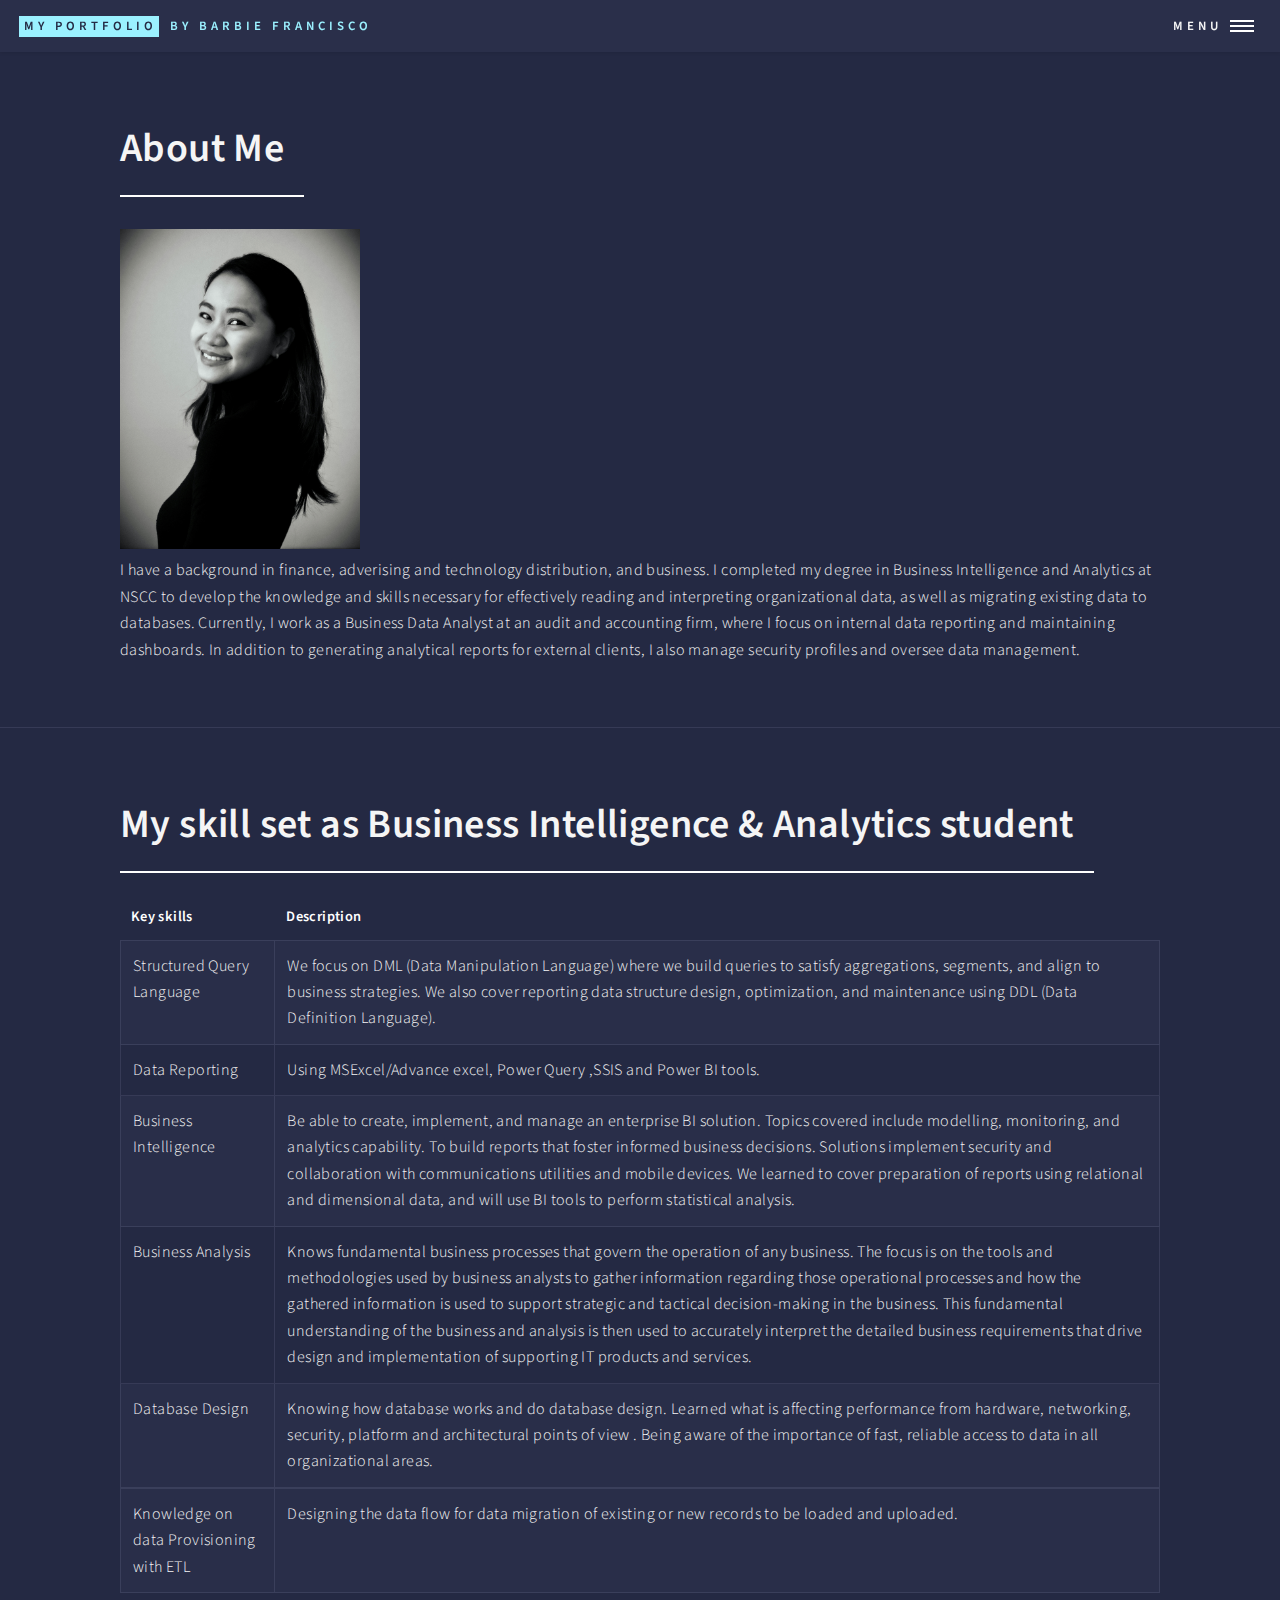
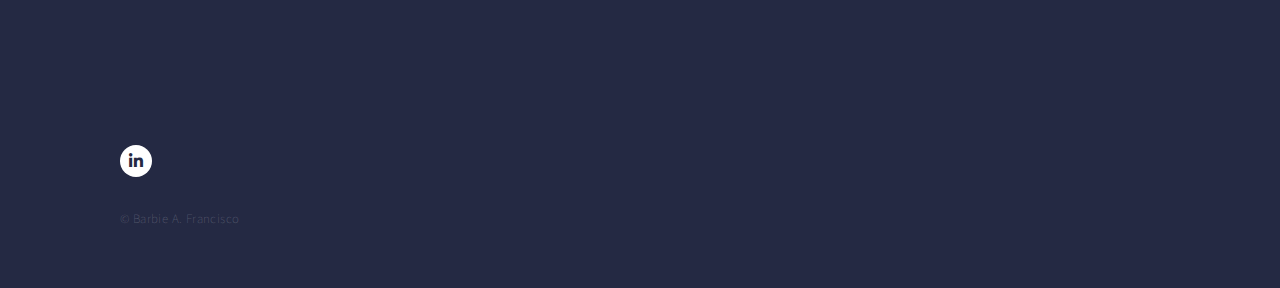
==== aboutMe.html @ 0445dffd "work description" ====
<!DOCTYPE HTML>

<html>
	<head>
		<title> Barbie's Website </title>
		<meta charset="utf-8" />
		<meta name="Author" contents="Barbie Francisco">
		<link rel="stylesheet" href="assets/css/main.css" />
		<noscript><link rel="stylesheet" href="assets/css/noscript.css" /></noscript>
	</head>
	<body class="is-preload">

		<!-- Wrapper -->
			<div id="wrapper">

				<!-- Header -->
					<header id="header">
						<a href="index.html" class="logo"><strong>My Portfolio</strong> <span>by Barbie Francisco</span></a>
						<nav>
							<a href="#menu">Menu</a>
						</nav>
					</header>

				<!-- Menu -->
					<nav id="menu">
						<ul class="links">
							<li><a href="index.html">Home</a></li>
							<li><a href="landing.html">Projects</a></li>
							<li><a href="skillset.html">BIA Skill set</a></li>
							
						</ul>
					</nav>

				<!-- Main -->
					<div id="main" class="alt">

						<!-- One -->
							<section id="one">
								<div class="inner">
									<header class="major">
										<h1>About Me</h1>
									</header>
								<!-- Not Working 	<span class="main">
										</span><video width="720" height="90" controls></video>
										</span><video src="video/Video2.mp4" type="movie/mp4"></video>
			                                                                                          -->
									     <span><img src="images/P1000296.JPG" alt=""width="240" height="320" controls></span>																  
									
								
										 <p>I have a background in finance, adverising and technology distribution, and business. I completed my degree in Business Intelligence and Analytics at NSCC 
											to develop the knowledge and skills necessary for effectively reading and interpreting organizational data, as well as migrating existing data to databases. 
											Currently, I work as a Business Data Analyst at an audit and accounting firm, where I focus on internal data reporting and maintaining dashboards. 
											In addition to generating analytical reports for external clients, I also manage security profiles and oversee data management.</p>
									
								</div>
							</section>

					</div>
					<section id="one">
						<div class="inner">
							<section>
							<header class="major">
								<h1>My skill set as Business Intelligence & Analytics student</h1>
							</header>
											
								<div class="table-wrapper">
									<table class="alt">
										<thead>
												<tr>
													<th>Key skills</th>
													<th>Description</th>
															
												</tr>
													</thead>
													<tbody>
														<tr>
															<td>Structured Query Language</td>
															<td>We focus on DML (Data Manipulation Language) where we build queries to satisfy aggregations, segments, 
																and align to business strategies. 
																We also cover reporting data structure design, optimization, and maintenance using DDL (Data Definition Language).</td>
															
														</tr>
														<tr>
															<td>Data Reporting</td>
															<td>Using MSExcel/Advance excel, Power Query ,SSIS and Power BI tools.</td>
															
														</tr>
														<tr>
															<td>Business Intelligence</td>
															<td>Be able to create, implement, and manage an enterprise BI solution. 
																Topics covered include modelling, monitoring, and analytics capability. 
																To build reports that foster informed business decisions. Solutions implement security 
																and collaboration with communications utilities and mobile devices. We learned to cover 
																preparation of reports using relational and dimensional data, and will use BI tools to perform statistical analysis. </td>
															
														</tr>
														<tr>
															<td>Business Analysis</td>
															<td>Knows fundamental business processes that govern the operation of any business. 
																The focus is on the tools and methodologies used by business analysts to gather 
																information regarding those operational processes and how the gathered information is
																 used to support strategic and tactical decision-making in the business. 
																 This fundamental understanding of the business and analysis is then used to accurately 
																 interpret the detailed business requirements that drive design and implementation of supporting IT 
																 products and services.</td>
															
														</tr>
														<tr>
															<td>Database Design</td>
															<td>Knowing how database works and do database design. Learned what is affecting performance 
																from hardware, networking, security, platform and architectural points of view . 
																Being aware of the importance of fast, reliable access to data in all organizational areas.</td>
															
														</tr>
														<tr>
													</tbody><td>Knowledge on data Provisioning with ETL</td>
													<td>Designing the data flow for data migration of existing or new records to be loaded and uploaded.</td>
													   </tr>
													   <tr>

													<tfoot>
														<tr>
															<td colspan="2"></td>
														
														</tr>
													</tfoot>
												</table>
											</div>

									</div>
									<div class="col-6 col-12-medium">
									</section>				
<!-- Footer -->
<footer id="footer">
	<div class="inner">
		<ul class="icons">
			<li><a href="https://www.linkedin.com/in/barbie-francisco-73261947/" target="_blank"class="icon brands alt fa-linkedin-in"><span class="label">LinkedIn</span></a></li>
		</ul>
		<ul class="copyright">
			<li>&copy; Barbie A. Francisco</li>
		</ul>
	</div>
</footer>

</div>

		<!-- Scripts -->
			<script src="assets/js/jquery.min.js"></script>
			<script src="assets/js/jquery.scrolly.min.js"></script>
			<script src="assets/js/jquery.scrollex.min.js"></script>
			<script src="assets/js/browser.min.js"></script>
			<script src="assets/js/breakpoints.min.js"></script>
			<script src="assets/js/util.js"></script>
			<script src="assets/js/main.js"></script>

	</body>
</html>
---- assets/css/main.css ----
@import url(fontawesome-all.min.css);
@import url("https://fonts.googleapis.com/css?family=Source+Sans+Pro:300,300italic,600,600italic");


html, body, div, span, applet, object,
iframe, h1, h2, h3, h4, h5, h6, p, blockquote,
pre, a, abbr, acronym, address, big, cite,
code, del, dfn, em, img, ins, kbd, q, s, samp,
small, strike, strong, sub, sup, tt, var, b,
u, i, center, dl, dt, dd, ol, ul, li, fieldset,
form, label, legend, table, caption, tbody,
tfoot, thead, tr, th, td, article, aside,
canvas, details, embed, figure, figcaption,
footer, header, hgroup, menu, nav, output, ruby,
section, summary, time, mark, audio, video {
	margin: 0;
	padding: 0;
	border: 0;
	font-size: 100%;
	font: inherit;
	vertical-align: baseline;}

article, aside, details, figcaption, figure,
footer, header, hgroup, menu, nav, section {
	display: block;}

body {
	line-height: 1;
}

ol, ul {
	list-style: none;
}

blockquote, q {
	quotes: none;
}

	blockquote:before, blockquote:after, q:before, q:after {
		content: '';
		content: none;
	}

table {
	border-collapse: collapse;
	border-spacing: 0;
}

body {
	-webkit-text-size-adjust: none;
}

mark {
	background-color: transparent;
	color: inherit;
}

input::-moz-focus-inner {
	border: 0;
	padding: 0;
}

input, select, textarea {
	-moz-appearance: none;
	-webkit-appearance: none;
	-ms-appearance: none;
	appearance: none;
}

/* Basic */

	@-ms-viewport {
		width: device-width;
	}

	body {
		-ms-overflow-style: scrollbar;
	}

	@media screen and (max-width: 480px) {

		html, body {
			min-width: 320px;
		}

	}

	html {
		box-sizing: border-box;
	}

	*, *:before, *:after {
		box-sizing: inherit;
	}

	body {
		background: #242943;
	}

		body.is-preload *, body.is-preload *:before, body.is-preload *:after {
			-moz-animation: none !important;
			-webkit-animation: none !important;
			-ms-animation: none !important;
			animation: none !important;
			-moz-transition: none !important;
			-webkit-transition: none !important;
			-ms-transition: none !important;
			transition: none !important;
		}

/* Type */

	body, input, select, textarea {
		color: whitesmoke;
		font-family: "Source Sans Pro", Helvetica, sans-serif;
		font-size: 17pt;
		font-weight: 300;
		letter-spacing: 0.025em;
		line-height: 1.65;
	}

		@media screen and (max-width: 1680px) {

			body, input, select, textarea {
				font-size: 14pt;
			}

		}

		@media screen and (max-width: 1280px) {

			body, input, select, textarea {
				font-size: 12pt;
			}

		}

		@media screen and (max-width: 360px) {

			body, input, select, textarea {
				font-size: 11pt;
			}

		}

	a {
		-moz-transition: color 0.2s ease-in-out, border-bottom-color 0.2s ease-in-out;
		-webkit-transition: color 0.2s ease-in-out, border-bottom-color 0.2s ease-in-out;
		-ms-transition: color 0.2s ease-in-out, border-bottom-color 0.2s ease-in-out;
		transition: color 0.2s ease-in-out, border-bottom-color 0.2s ease-in-out;
		border-bottom: dotted 1px;
		color: inherit;
		text-decoration: none;
	}

		a:hover {
			border-bottom-color: transparent;
			color: #9bf1ff !important;
		}

		a:active {
			color: #53e3fb !important;
		}

	strong, b {
		color: whitesmoke;
		font-weight: 600;
	}

	em, i {
		font-style: italic;
	}

	p {
		margin: 0 0 2em 0;
	}

	h1, h2, h3, h4, h5, h6 {
		color: whitesmoke;
		font-weight: 600;
		line-height: 1.65;
		margin: 0 0 1em 0;
	}

		h1 a, h2 a, h3 a, h4 a, h5 a, h6 a {
			color: inherit;
			border-bottom: 0;
		}

	h1 {
		font-size: 2.5em;
	}

	h2 {
		font-size: 1.75em;
	}

	h3 {
		font-size: 1.35em;
	}

	h4 {
		font-size: 1.1em;
	}

	h5 {
		font-size: 0.9em;
	}

	h6 {
		font-size: 0.7em;
	}

	@media screen and (max-width: 736px) {

		h1 {
			font-size: 2em;
		}

		h2 {
			font-size: 1.5em;
		}

		h3 {
			font-size: 1.25em;
		}

	}

	sub {
		font-size: 0.8em;
		position: relative;
		top: 0.5em;
	}

	sup {
		font-size: 0.8em;
		position: relative;
		top: -0.5em;
	}

	blockquote {
		border-left: solid 4px rgba(212, 212, 255, 0.1);
		font-style: italic;
		margin: 0 0 2em 0;
		padding: 0.5em 0 0.5em 2em;
	}

	code {
		background: rgba(212, 212, 255, 0.035);
		font-family: "Courier New", monospace;
		font-size: 0.9em;
		margin: 0 0.25em;
		padding: 0.25em 0.65em;
	}

	pre {
		-webkit-overflow-scrolling: touch;
		font-family: "Courier New", monospace;
		font-size: 0.9em;
		margin: 0 0 2em 0;
	}

		pre code {
			display: block;
			line-height: 1.75;
			padding: 1em 1.5em;
			overflow-x: auto;
		}

	hr {
		border: 0;
		border-bottom: solid 1px rgba(212, 212, 255, 0.1);
		margin: 2em 0;
	}

		hr.major {
			margin: 3em 0;
		}

	.align-left {
		text-align: left;
	}

	.align-center {
		text-align: center;
	}

	.align-right {
		text-align: right;
	}

/* Row */

	.row {
		display: flex;
		flex-wrap: wrap;
		box-sizing: border-box;
		align-items: stretch;
	}

		.row > * {
			box-sizing: border-box;
		}

		.row.gtr-uniform > * > :last-child {
			margin-bottom: 0;
		}

		.row.aln-left {
			justify-content: flex-start;
		}

		.row.aln-center {
			justify-content: center;
		}

		.row.aln-right {
			justify-content: flex-end;
		}

		.row.aln-top {
			align-items: flex-start;
		}

		.row.aln-middle {
			align-items: center;
		}

		.row.aln-bottom {
			align-items: flex-end;
		}

		.row > .imp {
			order: -1;
		}

		.row > .col-1 {
			width: 8.33333%;
		}

		.row > .off-1 {
			margin-left: 8.33333%;
		}

		.row > .col-2 {
			width: 16.66667%;
		}

		.row > .off-2 {
			margin-left: 16.66667%;
		}

		.row > .col-3 {
			width: 25%;
		}

		.row > .off-3 {
			margin-left: 25%;
		}

		.row > .col-4 {
			width: 33.33333%;
		}

		.row > .off-4 {
			margin-left: 33.33333%;
		}

		.row > .col-5 {
			width: 41.66667%;
		}

		.row > .off-5 {
			margin-left: 41.66667%;
		}

		.row > .col-6 {
			width: 50%;
		}

		.row > .off-6 {
			margin-left: 50%;
		}

		.row > .col-7 {
			width: 58.33333%;
		}

		.row > .off-7 {
			margin-left: 58.33333%;
		}

		.row > .col-8 {
			width: 66.66667%;
		}

		.row > .off-8 {
			margin-left: 66.66667%;
		}

		.row > .col-9 {
			width: 75%;
		}

		.row > .off-9 {
			margin-left: 75%;
		}

		.row > .col-10 {
			width: 83.33333%;
		}

		.row > .off-10 {
			margin-left: 83.33333%;
		}

		.row > .col-11 {
			width: 91.66667%;
		}

		.row > .off-11 {
			margin-left: 91.66667%;
		}

		.row > .col-12 {
			width: 100%;
		}

		.row > .off-12 {
			margin-left: 100%;
		}

		.row.gtr-0 {
			margin-top: 0;
			margin-left: 0em;
		}

			.row.gtr-0 > * {
				padding: 0 0 0 0em;
			}

			.row.gtr-0.gtr-uniform {
				margin-top: 0em;
			}

				.row.gtr-0.gtr-uniform > * {
					padding-top: 0em;
				}

		.row.gtr-25 {
			margin-top: 0;
			margin-left: -0.5em;
		}

			.row.gtr-25 > * {
				padding: 0 0 0 0.5em;
			}

			.row.gtr-25.gtr-uniform {
				margin-top: -0.5em;
			}

				.row.gtr-25.gtr-uniform > * {
					padding-top: 0.5em;
				}

		.row.gtr-50 {
			margin-top: 0;
			margin-left: -1em;
		}

			.row.gtr-50 > * {
				padding: 0 0 0 1em;
			}

			.row.gtr-50.gtr-uniform {
				margin-top: -1em;
			}

				.row.gtr-50.gtr-uniform > * {
					padding-top: 1em;
				}

		.row {
			margin-top: 0;
			margin-left: -2em;
		}

			.row > * {
				padding: 0 0 0 2em;
			}

			.row.gtr-uniform {
				margin-top: -2em;
			}

				.row.gtr-uniform > * {
					padding-top: 2em;
				}

		.row.gtr-150 {
			margin-top: 0;
			margin-left: -3em;
		}

			.row.gtr-150 > * {
				padding: 0 0 0 3em;
			}

			.row.gtr-150.gtr-uniform {
				margin-top: -3em;
			}

				.row.gtr-150.gtr-uniform > * {
					padding-top: 3em;
				}

		.row.gtr-200 {
			margin-top: 0;
			margin-left: -4em;
		}

			.row.gtr-200 > * {
				padding: 0 0 0 4em;
			}

			.row.gtr-200.gtr-uniform {
				margin-top: -4em;
			}

				.row.gtr-200.gtr-uniform > * {
					padding-top: 4em;
				}

		@media screen and (max-width: 1680px) {

			.row {
				display: flex;
				flex-wrap: wrap;
				box-sizing: border-box;
				align-items: stretch;
			}

				.row > * {
					box-sizing: border-box;
				}

				.row.gtr-uniform > * > :last-child {
					margin-bottom: 0;
				}

				.row.aln-left {
					justify-content: flex-start;
				}

				.row.aln-center {
					justify-content: center;
				}

				.row.aln-right {
					justify-content: flex-end;
				}

				.row.aln-top {
					align-items: flex-start;
				}

				.row.aln-middle {
					align-items: center;
				}

				.row.aln-bottom {
					align-items: flex-end;
				}

				.row > .imp-xlarge {
					order: -1;
				}

				.row > .col-1-xlarge {
					width: 8.33333%;
				}

				.row > .off-1-xlarge {
					margin-left: 8.33333%;
				}

				.row > .col-2-xlarge {
					width: 16.66667%;
				}

				.row > .off-2-xlarge {
					margin-left: 16.66667%;
				}

				.row > .col-3-xlarge {
					width: 25%;
				}

				.row > .off-3-xlarge {
					margin-left: 25%;
				}

				.row > .col-4-xlarge {
					width: 33.33333%;
				}

				.row > .off-4-xlarge {
					margin-left: 33.33333%;
				}

				.row > .col-5-xlarge {
					width: 41.66667%;
				}

				.row > .off-5-xlarge {
					margin-left: 41.66667%;
				}

				.row > .col-6-xlarge {
					width: 50%;
				}

				.row > .off-6-xlarge {
					margin-left: 50%;
				}

				.row > .col-7-xlarge {
					width: 58.33333%;
				}

				.row > .off-7-xlarge {
					margin-left: 58.33333%;
				}

				.row > .col-8-xlarge {
					width: 66.66667%;
				}

				.row > .off-8-xlarge {
					margin-left: 66.66667%;
				}

				.row > .col-9-xlarge {
					width: 75%;
				}

				.row > .off-9-xlarge {
					margin-left: 75%;
				}

				.row > .col-10-xlarge {
					width: 83.33333%;
				}

				.row > .off-10-xlarge {
					margin-left: 83.33333%;
				}

				.row > .col-11-xlarge {
					width: 91.66667%;
				}

				.row > .off-11-xlarge {
					margin-left: 91.66667%;
				}

				.row > .col-12-xlarge {
					width: 100%;
				}

				.row > .off-12-xlarge {
					margin-left: 100%;
				}

				.row.gtr-0 {
					margin-top: 0;
					margin-left: 0em;
				}

					.row.gtr-0 > * {
						padding: 0 0 0 0em;
					}

					.row.gtr-0.gtr-uniform {
						margin-top: 0em;
					}

						.row.gtr-0.gtr-uniform > * {
							padding-top: 0em;
						}

				.row.gtr-25 {
					margin-top: 0;
					margin-left: -0.5em;
				}

					.row.gtr-25 > * {
						padding: 0 0 0 0.5em;
					}

					.row.gtr-25.gtr-uniform {
						margin-top: -0.5em;
					}

						.row.gtr-25.gtr-uniform > * {
							padding-top: 0.5em;
						}

				.row.gtr-50 {
					margin-top: 0;
					margin-left: -1em;
				}

					.row.gtr-50 > * {
						padding: 0 0 0 1em;
					}

					.row.gtr-50.gtr-uniform {
						margin-top: -1em;
					}

						.row.gtr-50.gtr-uniform > * {
							padding-top: 1em;
						}

				.row {
					margin-top: 0;
					margin-left: -2em;
				}

					.row > * {
						padding: 0 0 0 2em;
					}

					.row.gtr-uniform {
						margin-top: -2em;
					}

						.row.gtr-uniform > * {
							padding-top: 2em;
						}

				.row.gtr-150 {
					margin-top: 0;
					margin-left: -3em;
				}

					.row.gtr-150 > * {
						padding: 0 0 0 3em;
					}

					.row.gtr-150.gtr-uniform {
						margin-top: -3em;
					}

						.row.gtr-150.gtr-uniform > * {
							padding-top: 3em;
						}

				.row.gtr-200 {
					margin-top: 0;
					margin-left: -4em;
				}

					.row.gtr-200 > * {
						padding: 0 0 0 4em;
					}

					.row.gtr-200.gtr-uniform {
						margin-top: -4em;
					}

						.row.gtr-200.gtr-uniform > * {
							padding-top: 4em;
						}

		}

		@media screen and (max-width: 1280px) {

			.row {
				display: flex;
				flex-wrap: wrap;
				box-sizing: border-box;
				align-items: stretch;
			}

				.row > * {
					box-sizing: border-box;
				}

				.row.gtr-uniform > * > :last-child {
					margin-bottom: 0;
				}

				.row.aln-left {
					justify-content: flex-start;
				}

				.row.aln-center {
					justify-content: center;
				}

				.row.aln-right {
					justify-content: flex-end;
				}

				.row.aln-top {
					align-items: flex-start;
				}

				.row.aln-middle {
					align-items: center;
				}

				.row.aln-bottom {
					align-items: flex-end;
				}

				.row > .imp-large {
					order: -1;
				}

				.row > .col-1-large {
					width: 8.33333%;
				}

				.row > .off-1-large {
					margin-left: 8.33333%;
				}

				.row > .col-2-large {
					width: 16.66667%;
				}

				.row > .off-2-large {
					margin-left: 16.66667%;
				}

				.row > .col-3-large {
					width: 25%;
				}

				.row > .off-3-large {
					margin-left: 25%;
				}

				.row > .col-4-large {
					width: 33.33333%;
				}

				.row > .off-4-large {
					margin-left: 33.33333%;
				}

				.row > .col-5-large {
					width: 41.66667%;
				}

				.row > .off-5-large {
					margin-left: 41.66667%;
				}

				.row > .col-6-large {
					width: 50%;
				}

				.row > .off-6-large {
					margin-left: 50%;
				}

				.row > .col-7-large {
					width: 58.33333%;
				}

				.row > .off-7-large {
					margin-left: 58.33333%;
				}

				.row > .col-8-large {
					width: 66.66667%;
				}

				.row > .off-8-large {
					margin-left: 66.66667%;
				}

				.row > .col-9-large {
					width: 75%;
				}

				.row > .off-9-large {
					margin-left: 75%;
				}

				.row > .col-10-large {
					width: 83.33333%;
				}

				.row > .off-10-large {
					margin-left: 83.33333%;
				}

				.row > .col-11-large {
					width: 91.66667%;
				}

				.row > .off-11-large {
					margin-left: 91.66667%;
				}

				.row > .col-12-large {
					width: 100%;
				}

				.row > .off-12-large {
					margin-left: 100%;
				}

				.row.gtr-0 {
					margin-top: 0;
					margin-left: 0em;
				}

					.row.gtr-0 > * {
						padding: 0 0 0 0em;
					}

					.row.gtr-0.gtr-uniform {
						margin-top: 0em;
					}

						.row.gtr-0.gtr-uniform > * {
							padding-top: 0em;
						}

				.row.gtr-25 {
					margin-top: 0;
					margin-left: -0.375em;
				}

					.row.gtr-25 > * {
						padding: 0 0 0 0.375em;
					}

					.row.gtr-25.gtr-uniform {
						margin-top: -0.375em;
					}

						.row.gtr-25.gtr-uniform > * {
							padding-top: 0.375em;
						}

				.row.gtr-50 {
					margin-top: 0;
					margin-left: -0.75em;
				}

					.row.gtr-50 > * {
						padding: 0 0 0 0.75em;
					}

					.row.gtr-50.gtr-uniform {
						margin-top: -0.75em;
					}

						.row.gtr-50.gtr-uniform > * {
							padding-top: 0.75em;
						}

				.row {
					margin-top: 0;
					margin-left: -1.5em;
				}

					.row > * {
						padding: 0 0 0 1.5em;
					}

					.row.gtr-uniform {
						margin-top: -1.5em;
					}

						.row.gtr-uniform > * {
							padding-top: 1.5em;
						}

				.row.gtr-150 {
					margin-top: 0;
					margin-left: -2.25em;
				}

					.row.gtr-150 > * {
						padding: 0 0 0 2.25em;
					}

					.row.gtr-150.gtr-uniform {
						margin-top: -2.25em;
					}

						.row.gtr-150.gtr-uniform > * {
							padding-top: 2.25em;
						}

				.row.gtr-200 {
					margin-top: 0;
					margin-left: -3em;
				}

					.row.gtr-200 > * {
						padding: 0 0 0 3em;
					}

					.row.gtr-200.gtr-uniform {
						margin-top: -3em;
					}

						.row.gtr-200.gtr-uniform > * {
							padding-top: 3em;
						}

		}

		@media screen and (max-width: 980px) {

			.row {
				display: flex;
				flex-wrap: wrap;
				box-sizing: border-box;
				align-items: stretch;
			}

				.row > * {
					box-sizing: border-box;
				}

				.row.gtr-uniform > * > :last-child {
					margin-bottom: 0;
				}

				.row.aln-left {
					justify-content: flex-start;
				}

				.row.aln-center {
					justify-content: center;
				}

				.row.aln-right {
					justify-content: flex-end;
				}

				.row.aln-top {
					align-items: flex-start;
				}

				.row.aln-middle {
					align-items: center;
				}

				.row.aln-bottom {
					align-items: flex-end;
				}

				.row > .imp-medium {
					order: -1;
				}

				.row > .col-1-medium {
					width: 8.33333%;
				}

				.row > .off-1-medium {
					margin-left: 8.33333%;
				}

				.row > .col-2-medium {
					width: 16.66667%;
				}

				.row > .off-2-medium {
					margin-left: 16.66667%;
				}

				.row > .col-3-medium {
					width: 25%;
				}

				.row > .off-3-medium {
					margin-left: 25%;
				}

				.row > .col-4-medium {
					width: 33.33333%;
				}

				.row > .off-4-medium {
					margin-left: 33.33333%;
				}

				.row > .col-5-medium {
					width: 41.66667%;
				}

				.row > .off-5-medium {
					margin-left: 41.66667%;
				}

				.row > .col-6-medium {
					width: 50%;
				}

				.row > .off-6-medium {
					margin-left: 50%;
				}

				.row > .col-7-medium {
					width: 58.33333%;
				}

				.row > .off-7-medium {
					margin-left: 58.33333%;
				}

				.row > .col-8-medium {
					width: 66.66667%;
				}

				.row > .off-8-medium {
					margin-left: 66.66667%;
				}

				.row > .col-9-medium {
					width: 75%;
				}

				.row > .off-9-medium {
					margin-left: 75%;
				}

				.row > .col-10-medium {
					width: 83.33333%;
				}

				.row > .off-10-medium {
					margin-left: 83.33333%;
				}

				.row > .col-11-medium {
					width: 91.66667%;
				}

				.row > .off-11-medium {
					margin-left: 91.66667%;
				}

				.row > .col-12-medium {
					width: 100%;
				}

				.row > .off-12-medium {
					margin-left: 100%;
				}

				.row.gtr-0 {
					margin-top: 0;
					margin-left: 0em;
				}

					.row.gtr-0 > * {
						padding: 0 0 0 0em;
					}

					.row.gtr-0.gtr-uniform {
						margin-top: 0em;
					}

						.row.gtr-0.gtr-uniform > * {
							padding-top: 0em;
						}

				.row.gtr-25 {
					margin-top: 0;
					margin-left: -0.375em;
				}

					.row.gtr-25 > * {
						padding: 0 0 0 0.375em;
					}

					.row.gtr-25.gtr-uniform {
						margin-top: -0.375em;
					}

						.row.gtr-25.gtr-uniform > * {
							padding-top: 0.375em;
						}

				.row.gtr-50 {
					margin-top: 0;
					margin-left: -0.75em;
				}

					.row.gtr-50 > * {
						padding: 0 0 0 0.75em;
					}

					.row.gtr-50.gtr-uniform {
						margin-top: -0.75em;
					}

						.row.gtr-50.gtr-uniform > * {
							padding-top: 0.75em;
						}

				.row {
					margin-top: 0;
					margin-left: -1.5em;
				}

					.row > * {
						padding: 0 0 0 1.5em;
					}

					.row.gtr-uniform {
						margin-top: -1.5em;
					}

						.row.gtr-uniform > * {
							padding-top: 1.5em;
						}

				.row.gtr-150 {
					margin-top: 0;
					margin-left: -2.25em;
				}

					.row.gtr-150 > * {
						padding: 0 0 0 2.25em;
					}

					.row.gtr-150.gtr-uniform {
						margin-top: -2.25em;
					}

						.row.gtr-150.gtr-uniform > * {
							padding-top: 2.25em;
						}

				.row.gtr-200 {
					margin-top: 0;
					margin-left: -3em;
				}

					.row.gtr-200 > * {
						padding: 0 0 0 3em;
					}

					.row.gtr-200.gtr-uniform {
						margin-top: -3em;
					}

						.row.gtr-200.gtr-uniform > * {
							padding-top: 3em;
						}

		}

		@media screen and (max-width: 736px) {

			.row {
				display: flex;
				flex-wrap: wrap;
				box-sizing: border-box;
				align-items: stretch;
			}

				.row > * {
					box-sizing: border-box;
				}

				.row.gtr-uniform > * > :last-child {
					margin-bottom: 0;
				}

				.row.aln-left {
					justify-content: flex-start;
				}

				.row.aln-center {
					justify-content: center;
				}

				.row.aln-right {
					justify-content: flex-end;
				}

				.row.aln-top {
					align-items: flex-start;
				}

				.row.aln-middle {
					align-items: center;
				}

				.row.aln-bottom {
					align-items: flex-end;
				}

				.row > .imp-small {
					order: -1;
				}

				.row > .col-1-small {
					width: 8.33333%;
				}

				.row > .off-1-small {
					margin-left: 8.33333%;
				}

				.row > .col-2-small {
					width: 16.66667%;
				}

				.row > .off-2-small {
					margin-left: 16.66667%;
				}

				.row > .col-3-small {
					width: 25%;
				}

				.row > .off-3-small {
					margin-left: 25%;
				}

				.row > .col-4-small {
					width: 33.33333%;
				}

				.row > .off-4-small {
					margin-left: 33.33333%;
				}

				.row > .col-5-small {
					width: 41.66667%;
				}

				.row > .off-5-small {
					margin-left: 41.66667%;
				}

				.row > .col-6-small {
					width: 50%;
				}

				.row > .off-6-small {
					margin-left: 50%;
				}

				.row > .col-7-small {
					width: 58.33333%;
				}

				.row > .off-7-small {
					margin-left: 58.33333%;
				}

				.row > .col-8-small {
					width: 66.66667%;
				}

				.row > .off-8-small {
					margin-left: 66.66667%;
				}

				.row > .col-9-small {
					width: 75%;
				}

				.row > .off-9-small {
					margin-left: 75%;
				}

				.row > .col-10-small {
					width: 83.33333%;
				}

				.row > .off-10-small {
					margin-left: 83.33333%;
				}

				.row > .col-11-small {
					width: 91.66667%;
				}

				.row > .off-11-small {
					margin-left: 91.66667%;
				}

				.row > .col-12-small {
					width: 100%;
				}

				.row > .off-12-small {
					margin-left: 100%;
				}

				.row.gtr-0 {
					margin-top: 0;
					margin-left: 0em;
				}

					.row.gtr-0 > * {
						padding: 0 0 0 0em;
					}

					.row.gtr-0.gtr-uniform {
						margin-top: 0em;
					}

						.row.gtr-0.gtr-uniform > * {
							padding-top: 0em;
						}

				.row.gtr-25 {
					margin-top: 0;
					margin-left: -0.3125em;
				}

					.row.gtr-25 > * {
						padding: 0 0 0 0.3125em;
					}

					.row.gtr-25.gtr-uniform {
						margin-top: -0.3125em;
					}

						.row.gtr-25.gtr-uniform > * {
							padding-top: 0.3125em;
						}

				.row.gtr-50 {
					margin-top: 0;
					margin-left: -0.625em;
				}

					.row.gtr-50 > * {
						padding: 0 0 0 0.625em;
					}

					.row.gtr-50.gtr-uniform {
						margin-top: -0.625em;
					}

						.row.gtr-50.gtr-uniform > * {
							padding-top: 0.625em;
						}

				.row {
					margin-top: 0;
					margin-left: -1.25em;
				}

					.row > * {
						padding: 0 0 0 1.25em;
					}

					.row.gtr-uniform {
						margin-top: -1.25em;
					}

						.row.gtr-uniform > * {
							padding-top: 1.25em;
						}

				.row.gtr-150 {
					margin-top: 0;
					margin-left: -1.875em;
				}

					.row.gtr-150 > * {
						padding: 0 0 0 1.875em;
					}

					.row.gtr-150.gtr-uniform {
						margin-top: -1.875em;
					}

						.row.gtr-150.gtr-uniform > * {
							padding-top: 1.875em;
						}

				.row.gtr-200 {
					margin-top: 0;
					margin-left: -2.5em;
				}

					.row.gtr-200 > * {
						padding: 0 0 0 2.5em;
					}

					.row.gtr-200.gtr-uniform {
						margin-top: -2.5em;
					}

						.row.gtr-200.gtr-uniform > * {
							padding-top: 2.5em;
						}

		}

		@media screen and (max-width: 480px) {

			.row {
				display: flex;
				flex-wrap: wrap;
				box-sizing: border-box;
				align-items: stretch;
			}

				.row > * {
					box-sizing: border-box;
				}

				.row.gtr-uniform > * > :last-child {
					margin-bottom: 0;
				}

				.row.aln-left {
					justify-content: flex-start;
				}

				.row.aln-center {
					justify-content: center;
				}

				.row.aln-right {
					justify-content: flex-end;
				}

				.row.aln-top {
					align-items: flex-start;
				}

				.row.aln-middle {
					align-items: center;
				}

				.row.aln-bottom {
					align-items: flex-end;
				}

				.row > .imp-xsmall {
					order: -1;
				}

				.row > .col-1-xsmall {
					width: 8.33333%;
				}

				.row > .off-1-xsmall {
					margin-left: 8.33333%;
				}

				.row > .col-2-xsmall {
					width: 16.66667%;
				}

				.row > .off-2-xsmall {
					margin-left: 16.66667%;
				}

				.row > .col-3-xsmall {
					width: 25%;
				}

				.row > .off-3-xsmall {
					margin-left: 25%;
				}

				.row > .col-4-xsmall {
					width: 33.33333%;
				}

				.row > .off-4-xsmall {
					margin-left: 33.33333%;
				}

				.row > .col-5-xsmall {
					width: 41.66667%;
				}

				.row > .off-5-xsmall {
					margin-left: 41.66667%;
				}

				.row > .col-6-xsmall {
					width: 50%;
				}

				.row > .off-6-xsmall {
					margin-left: 50%;
				}

				.row > .col-7-xsmall {
					width: 58.33333%;
				}

				.row > .off-7-xsmall {
					margin-left: 58.33333%;
				}

				.row > .col-8-xsmall {
					width: 66.66667%;
				}

				.row > .off-8-xsmall {
					margin-left: 66.66667%;
				}

				.row > .col-9-xsmall {
					width: 75%;
				}

				.row > .off-9-xsmall {
					margin-left: 75%;
				}

				.row > .col-10-xsmall {
					width: 83.33333%;
				}

				.row > .off-10-xsmall {
					margin-left: 83.33333%;
				}

				.row > .col-11-xsmall {
					width: 91.66667%;
				}

				.row > .off-11-xsmall {
					margin-left: 91.66667%;
				}

				.row > .col-12-xsmall {
					width: 100%;
				}

				.row > .off-12-xsmall {
					margin-left: 100%;
				}

				.row.gtr-0 {
					margin-top: 0;
					margin-left: 0em;
				}

					.row.gtr-0 > * {
						padding: 0 0 0 0em;
					}

					.row.gtr-0.gtr-uniform {
						margin-top: 0em;
					}

						.row.gtr-0.gtr-uniform > * {
							padding-top: 0em;
						}

				.row.gtr-25 {
					margin-top: 0;
					margin-left: -0.3125em;
				}

					.row.gtr-25 > * {
						padding: 0 0 0 0.3125em;
					}

					.row.gtr-25.gtr-uniform {
						margin-top: -0.3125em;
					}

						.row.gtr-25.gtr-uniform > * {
							padding-top: 0.3125em;
						}

				.row.gtr-50 {
					margin-top: 0;
					margin-left: -0.625em;
				}

					.row.gtr-50 > * {
						padding: 0 0 0 0.625em;
					}

					.row.gtr-50.gtr-uniform {
						margin-top: -0.625em;
					}

						.row.gtr-50.gtr-uniform > * {
							padding-top: 0.625em;
						}

				.row {
					margin-top: 0;
					margin-left: -1.25em;
				}

					.row > * {
						padding: 0 0 0 1.25em;
					}

					.row.gtr-uniform {
						margin-top: -1.25em;
					}

						.row.gtr-uniform > * {
							padding-top: 1.25em;
						}

				.row.gtr-150 {
					margin-top: 0;
					margin-left: -1.875em;
				}

					.row.gtr-150 > * {
						padding: 0 0 0 1.875em;
					}

					.row.gtr-150.gtr-uniform {
						margin-top: -1.875em;
					}

						.row.gtr-150.gtr-uniform > * {
							padding-top: 1.875em;
						}

				.row.gtr-200 {
					margin-top: 0;
					margin-left: -2.5em;
				}

					.row.gtr-200 > * {
						padding: 0 0 0 2.5em;
					}

					.row.gtr-200.gtr-uniform {
						margin-top: -2.5em;
					}

						.row.gtr-200.gtr-uniform > * {
							padding-top: 2.5em;
						}

		}

/* Section/Article */

	section.special, article.special {
		text-align: center;
	}

	header.major {
		width: -moz-max-content;
		width: -webkit-max-content;
		width: -ms-max-content;
		width: max-content;
		margin-bottom: 2em;
	}

		header.major > :first-child {
			margin-bottom: 0;
			width: calc(100% + 0.5em);
		}

			header.major > :first-child:after {
				content: '';
				background-color: #ffffff;
				display: block;
				height: 2px;
				margin: 0.325em 0 0.5em 0;
				width: 100%;
			}

		header.major > p {
			font-size: 0.7em;
			font-weight: 600;
			letter-spacing: 0.25em;
			margin-bottom: 0;
			text-transform: uppercase;
		}

		body.is-ie header.major > :first-child:after {
			max-width: 9em;
		}

		body.is-ie header.major > h1:after {
			max-width: 100% !important;
		}

	@media screen and (max-width: 736px) {

		header.major > p br {
			display: none;
		}

	}

/* Form */

	form {
		margin: 0 0 2em 0;
	}

		form > :last-child {
			margin-bottom: 0;
		}

		form > .fields {
			display: -moz-flex;
			display: -webkit-flex;
			display: -ms-flex;
			display: flex;
			-moz-flex-wrap: wrap;
			-webkit-flex-wrap: wrap;
			-ms-flex-wrap: wrap;
			flex-wrap: wrap;
			width: calc(100% + 3em);
			margin: -1.5em 0 2em -1.5em;
		}

			form > .fields > .field {
				-moz-flex-grow: 0;
				-webkit-flex-grow: 0;
				-ms-flex-grow: 0;
				flex-grow: 0;
				-moz-flex-shrink: 0;
				-webkit-flex-shrink: 0;
				-ms-flex-shrink: 0;
				flex-shrink: 0;
				padding: 1.5em 0 0 1.5em;
				width: calc(100% - 1.5em);
			}

				form > .fields > .field.half {
					width: calc(50% - 0.75em);
				}

				form > .fields > .field.third {
					width: calc(100%/3 - 0.5em);
				}

				form > .fields > .field.quarter {
					width: calc(25% - 0.375em);
				}

		@media screen and (max-width: 480px) {

			form > .fields {
				width: calc(100% + 3em);
				margin: -1.5em 0 2em -1.5em;
			}

				form > .fields > .field {
					padding: 1.5em 0 0 1.5em;
					width: calc(100% - 1.5em);
				}

					form > .fields > .field.half {
						width: calc(100% - 1.5em);
					}

					form > .fields > .field.third {
						width: calc(100% - 1.5em);
					}

					form > .fields > .field.quarter {
						width: calc(100% - 1.5em);
					}

		}

	label {
		color: #ffffff;
		display: block;
		font-size: 0.8em;
		font-weight: 600;
		letter-spacing: 0.25em;
		margin: 0 0 1em 0;
		text-transform: uppercase;
	}

	input[type="text"],
	input[type="password"],
	input[type="email"],
	input[type="tel"],
	input[type="search"],
	input[type="url"],
	select,
	textarea {
		-moz-appearance: none;
		-webkit-appearance: none;
		-ms-appearance: none;
		appearance: none;
		background: rgba(212, 212, 255, 0.035);
		border: none;
		border-radius: 0;
		color: inherit;
		display: block;
		outline: 0;
		padding: 0 1em;
		text-decoration: none;
		width: 100%;
	}

		input[type="text"]:invalid,
		input[type="password"]:invalid,
		input[type="email"]:invalid,
		input[type="tel"]:invalid,
		input[type="search"]:invalid,
		input[type="url"]:invalid,
		select:invalid,
		textarea:invalid {
			box-shadow: none;
		}

		input[type="text"]:focus,
		input[type="password"]:focus,
		input[type="email"]:focus,
		input[type="tel"]:focus,
		input[type="search"]:focus,
		input[type="url"]:focus,
		select:focus,
		textarea:focus {
			border-color: #9bf1ff;
			box-shadow: 0 0 0 2px #9bf1ff;
		}

	select {
		background-image: url("data:image/svg+xml;charset=utf8,%3Csvg xmlns='http://www.w3.org/2000/svg' width='40' height='40' preserveAspectRatio='none' viewBox='0 0 40 40'%3E%3Cpath d='M9.4,12.3l10.4,10.4l10.4-10.4c0.2-0.2,0.5-0.4,0.9-0.4c0.3,0,0.6,0.1,0.9,0.4l3.3,3.3c0.2,0.2,0.4,0.5,0.4,0.9 c0,0.4-0.1,0.6-0.4,0.9L20.7,31.9c-0.2,0.2-0.5,0.4-0.9,0.4c-0.3,0-0.6-0.1-0.9-0.4L4.3,17.3c-0.2-0.2-0.4-0.5-0.4-0.9 c0-0.4,0.1-0.6,0.4-0.9l3.3-3.3c0.2-0.2,0.5-0.4,0.9-0.4S9.1,12.1,9.4,12.3z' fill='rgba(212, 212, 255, 0.1)' /%3E%3C/svg%3E");
		background-size: 1.25rem;
		background-repeat: no-repeat;
		background-position: calc(100% - 1rem) center;
		height: 2.75em;
		padding-right: 2.75em;
		text-overflow: ellipsis;
	}

		select option {
			color: #ffffff;
			background: #242943;
		}

		select:focus::-ms-value {
			background-color: transparent;
		}

		select::-ms-expand {
			display: none;
		}

	input[type="text"],
	input[type="password"],
	input[type="email"],
	input[type="tel"],
	input[type="search"],
	input[type="url"],
	select {
		height: 2.75em;
	}

	textarea {
		padding: 0.75em 1em;
	}

	input[type="checkbox"],
	input[type="radio"] {
		-moz-appearance: none;
		-webkit-appearance: none;
		-ms-appearance: none;
		appearance: none;
		display: block;
		float: left;
		margin-right: -2em;
		opacity: 0;
		width: 1em;
		z-index: -1;
	}

		input[type="checkbox"] + label,
		input[type="radio"] + label {
			text-decoration: none;
			color: #ffffff;
			cursor: pointer;
			display: inline-block;
			font-weight: 300;
			padding-left: 2.65em;
			padding-right: 0.75em;
			position: relative;
		}

			input[type="checkbox"] + label:before,
			input[type="radio"] + label:before {
				-moz-osx-font-smoothing: grayscale;
				-webkit-font-smoothing: antialiased;
				display: inline-block;
				font-style: normal;
				font-variant: normal;
				text-rendering: auto;
				line-height: 1;
				text-transform: none !important;
				font-family: 'Font Awesome 5 Free';
				font-weight: 900;
			}

			input[type="checkbox"] + label:before,
			input[type="radio"] + label:before {
				background: rgba(212, 212, 255, 0.035);
				content: '';
				display: inline-block;
				font-size: 0.8em;
				height: 2.0625em;
				left: 0;
				letter-spacing: 0;
				line-height: 2.0625em;
				position: absolute;
				text-align: center;
				top: 0;
				width: 2.0625em;
			}

		input[type="checkbox"]:checked + label:before,
		input[type="radio"]:checked + label:before {
			background: #ffffff;
			border-color: #9bf1ff;
			content: '\f00c';
			color: #242943;
		}

		input[type="checkbox"]:focus + label:before,
		input[type="radio"]:focus + label:before {
			box-shadow: 0 0 0 2px #9bf1ff;
		}

	input[type="radio"] + label:before {
		border-radius: 100%;
	}

	::-webkit-input-placeholder {
		color: rgba(244, 244, 255, 0.2) !important;
		opacity: 1.0;
	}

	:-moz-placeholder {
		color: rgba(244, 244, 255, 0.2) !important;
		opacity: 1.0;
	}

	::-moz-placeholder {
		color: rgba(244, 244, 255, 0.2) !important;
		opacity: 1.0;
	}

	:-ms-input-placeholder {
		color: rgba(244, 244, 255, 0.2) !important;
		opacity: 1.0;
	}

/* Box */

	.box {
		border: solid 1px rgba(212, 212, 255, 0.1);
		margin-bottom: 2em;
		padding: 1.5em;
	}

		.box > :last-child,
		.box > :last-child > :last-child,
		.box > :last-child > :last-child > :last-child {
			margin-bottom: 0;
		}

		.box.alt {
			border: 0;
			border-radius: 0;
			padding: 0;
		}

/* Icon */

	.icon {
		text-decoration: none;
		border-bottom: none;
		position: relative;
	}

		.icon:before {
			-moz-osx-font-smoothing: grayscale;
			-webkit-font-smoothing: antialiased;
			display: inline-block;
			font-style: normal;
			font-variant: normal;
			text-rendering: auto;
			line-height: 1;
			text-transform: none !important;
			font-family: 'Font Awesome 5 Free';
			font-weight: 400;
		}

		.icon > .label {
			display: none;
		}

		.icon:before {
			line-height: inherit;
		}

		.icon.solid:before {
			font-weight: 900;
		}

		.icon.brands:before {
			font-family: 'Font Awesome 5 Brands';
		}

		.icon.alt:before {
			background-color: #ffffff;
			border-radius: 100%;
			color: #242943;
			display: inline-block;
			height: 2em;
			line-height: 2em;
			text-align: center;
			width: 2em;
		}

	a.icon.alt:before {
		-moz-transition: background-color 0.2s ease-in-out;
		-webkit-transition: background-color 0.2s ease-in-out;
		-ms-transition: background-color 0.2s ease-in-out;
		transition: background-color 0.2s ease-in-out;
	}

	a.icon.alt:hover:before {
		background-color: #6fc3df;
	}

	a.icon.alt:active:before {
		background-color: #37a6cb;
	}

/* Image */

	.image {
		border: 0;
		display: inline-block;
		position: relative;
	}

		.image img {
			display: block;
		}

		.image.left, .image.right {
			max-width: 30%;
		}

			.image.left img, .image.right img {
				width: 100%;
			}

		.image.left {
			float: left;
			margin: 0 1.5em 1.25em 0;
			top: 0.25em;
		}

		.image.right {
			float: right;
			margin: 0 0 1.25em 1.5em;
			top: 0.25em;
		}

		.image.fit {
			display: block;
			margin: 0 0 2em 0;
			width: 100%;
		}

			.image.fit img {
				width: 100%;
			}

		.image.main {
			display: block;
			margin: 2.5em 0;
			width: 100%;
		}

			.image.main img {
				width: 100%;
			}

			@media screen and (max-width: 736px) {

				.image.main {
					margin: 1.5em 0;
				}

			}

/* List */

	ol {
		list-style: decimal;
		margin: 0 0 2em 0;
		padding-left: 1.25em;
	}

		ol li {
			padding-left: 0.25em;
		}

	ul {
		list-style: disc;
		margin: 0 0 2em 0;
		padding-left: 1em;
	}

		ul li {
			padding-left: 0.5em;
		}

		ul.alt {
			list-style: none;
			padding-left: 0;
		}

			ul.alt li {
				border-top: solid 1px rgba(212, 212, 255, 0.1);
				padding: 0.5em 0;
			}

				ul.alt li:first-child {
					border-top: 0;
					padding-top: 0;
				}

	dl {
		margin: 0 0 2em 0;
	}

		dl dt {
			display: block;
			font-weight: 600;
			margin: 0 0 1em 0;
		}

		dl dd {
			margin-left: 2em;
		}

/* Actions */

	ul.actions {
		display: -moz-flex;
		display: -webkit-flex;
		display: -ms-flex;
		display: flex;
		cursor: default;
		list-style: none;
		margin-left: -1em;
		padding-left: 0;
	}

		ul.actions li {
			padding: 0 0 0 1em;
			vertical-align: middle;
		}

		ul.actions.special {
			-moz-justify-content: center;
			-webkit-justify-content: center;
			-ms-justify-content: center;
			justify-content: center;
			width: 100%;
			margin-left: 0;
		}

			ul.actions.special li:first-child {
				padding-left: 0;
			}

		ul.actions.stacked {
			-moz-flex-direction: column;
			-webkit-flex-direction: column;
			-ms-flex-direction: column;
			flex-direction: column;
			margin-left: 0;
		}

			ul.actions.stacked li {
				padding: 1.3em 0 0 0;
			}

				ul.actions.stacked li:first-child {
					padding-top: 0;
				}

		ul.actions.fit {
			width: calc(100% + 1em);
		}

			ul.actions.fit li {
				-moz-flex-grow: 1;
				-webkit-flex-grow: 1;
				-ms-flex-grow: 1;
				flex-grow: 1;
				-moz-flex-shrink: 1;
				-webkit-flex-shrink: 1;
				-ms-flex-shrink: 1;
				flex-shrink: 1;
				width: 100%;
			}

				ul.actions.fit li > * {
					width: 100%;
				}

			ul.actions.fit.stacked {
				width: 100%;
			}

/* Icons */

	ul.icons {
		cursor: default;
		list-style: none;
		padding-left: 0;
	}

		ul.icons li {
			display: inline-block;
			padding: 0 1em 0 0;
		}

			ul.icons li:last-child {
				padding-right: 0;
			}

		@media screen and (max-width: 736px) {

			ul.icons li {
				padding: 0 0.75em 0 0;
			}

		}

/* Pagination */

	ul.pagination {
		cursor: default;
		list-style: none;
		padding-left: 0;
	}

		ul.pagination li {
			display: inline-block;
			padding-left: 0;
			vertical-align: middle;
		}

			ul.pagination li > .page {
				-moz-transition: background-color 0.2s ease-in-out, color 0.2s ease-in-out;
				-webkit-transition: background-color 0.2s ease-in-out, color 0.2s ease-in-out;
				-ms-transition: background-color 0.2s ease-in-out, color 0.2s ease-in-out;
				transition: background-color 0.2s ease-in-out, color 0.2s ease-in-out;
				border-bottom: 0;
				display: inline-block;
				font-size: 0.8em;
				font-weight: 600;
				height: 1.5em;
				line-height: 1.5em;
				margin: 0 0.125em;
				min-width: 1.5em;
				padding: 0 0.5em;
				text-align: center;
			}

				ul.pagination li > .page.active {
					background-color: #ffffff;
					color: #242943;
				}

					ul.pagination li > .page.active:hover {
						background-color: #9bf1ff;
						color: #242943 !important;
					}

					ul.pagination li > .page.active:active {
						background-color: #53e3fb;
					}

			ul.pagination li:first-child {
				padding-right: 0.75em;
			}

			ul.pagination li:last-child {
				padding-left: 0.75em;
			}

		@media screen and (max-width: 480px) {

			ul.pagination li:nth-child(n+2):nth-last-child(n+2) {
				display: none;
			}

			ul.pagination li:first-child {
				padding-right: 0;
			}

		}

/* Table */

	.table-wrapper {
		-webkit-overflow-scrolling: touch;
		overflow-x: auto;
	}

	table {
		margin: 0 0 2em 0;
		width: 100%;
	}

		table tbody tr {
			border: solid 1px rgba(212, 212, 255, 0.1);
			border-left: 0;
			border-right: 0;
		}

			table tbody tr:nth-child(2n + 1) {
				background-color: rgba(212, 212, 255, 0.035);
			}

		table td {
			padding: 0.75em 0.75em;
		}

		table th {
			color: #ffffff;
			font-size: 0.9em;
			font-weight: 600;
			padding: 0 0.75em 0.75em 0.75em;
			text-align: left;
		}

		table thead {
			border-bottom: solid 2px rgba(212, 212, 255, 0.1);
		}

		table tfoot {
			border-top: solid 2px rgba(212, 212, 255, 0.1);
		}

		table.alt {
			border-collapse: separate;
		}

			table.alt tbody tr td {
				border: solid 1px rgba(212, 212, 255, 0.1);
				border-left-width: 0;
				border-top-width: 0;
			}

				table.alt tbody tr td:first-child {
					border-left-width: 1px;
				}

			table.alt tbody tr:first-child td {
				border-top-width: 1px;
			}

			table.alt thead {
				border-bottom: 0;
			}

			table.alt tfoot {
				border-top: 0;
			}

/* Button */

	input[type="submit"],
	input[type="reset"],
	input[type="button"],
	button,
	.button {
		-moz-appearance: none;
		-webkit-appearance: none;
		-ms-appearance: none;
		appearance: none;
		-moz-transition: background-color 0.2s ease-in-out, box-shadow 0.2s ease-in-out, color 0.2s ease-in-out;
		-webkit-transition: background-color 0.2s ease-in-out, box-shadow 0.2s ease-in-out, color 0.2s ease-in-out;
		-ms-transition: background-color 0.2s ease-in-out, box-shadow 0.2s ease-in-out, color 0.2s ease-in-out;
		transition: background-color 0.2s ease-in-out, box-shadow 0.2s ease-in-out, color 0.2s ease-in-out;
		background-color: transparent;
		border: 0;
		border-radius: 0;
		box-shadow: inset 0 0 0 2px #ffffff;
		color: #ffffff;
		cursor: pointer;
		display: inline-block;
		font-size: 0.8em;
		font-weight: 600;
		height: 3.5em;
		letter-spacing: 0.25em;
		line-height: 3.5em;
		padding: 0 1.75em;
		text-align: center;
		text-decoration: none;
		text-transform: uppercase;
		white-space: nowrap;
	}

		input[type="submit"]:hover, input[type="submit"]:active,
		input[type="reset"]:hover,
		input[type="reset"]:active,
		input[type="button"]:hover,
		input[type="button"]:active,
		button:hover,
		button:active,
		.button:hover,
		.button:active {
			box-shadow: inset 0 0 0 2px #9bf1ff;
			color: #9bf1ff;
		}

		input[type="submit"]:active,
		input[type="reset"]:active,
		input[type="button"]:active,
		button:active,
		.button:active {
			background-color: rgba(155, 241, 255, 0.1);
			box-shadow: inset 0 0 0 2px #53e3fb;
			color: #53e3fb;
		}

		input[type="submit"].icon:before,
		input[type="reset"].icon:before,
		input[type="button"].icon:before,
		button.icon:before,
		.button.icon:before {
			margin-right: 0.5em;
		}

		input[type="submit"].fit,
		input[type="reset"].fit,
		input[type="button"].fit,
		button.fit,
		.button.fit {
			width: 100%;
		}

		input[type="submit"].small,
		input[type="reset"].small,
		input[type="button"].small,
		button.small,
		.button.small {
			font-size: 0.6em;
		}

		input[type="submit"].large,
		input[type="reset"].large,
		input[type="button"].large,
		button.large,
		.button.large {
			font-size: 1.25em;
			height: 3em;
			line-height: 3em;
		}

		input[type="submit"].next,
		input[type="reset"].next,
		input[type="button"].next,
		button.next,
		.button.next {
			padding-right: 4.5em;
			position: relative;
		}

			input[type="submit"].next:before, input[type="submit"].next:after,
			input[type="reset"].next:before,
			input[type="reset"].next:after,
			input[type="button"].next:before,
			input[type="button"].next:after,
			button.next:before,
			button.next:after,
			.button.next:before,
			.button.next:after {
				-moz-transition: opacity 0.2s ease-in-out;
				-webkit-transition: opacity 0.2s ease-in-out;
				-ms-transition: opacity 0.2s ease-in-out;
				transition: opacity 0.2s ease-in-out;
				background-position: center right;
				background-repeat: no-repeat;
				background-size: 36px 24px;
				content: '';
				display: block;
				height: 100%;
				position: absolute;
				right: 1.5em;
				top: 0;
				vertical-align: middle;
				width: 36px;
			}

			input[type="submit"].next:before,
			input[type="reset"].next:before,
			input[type="button"].next:before,
			button.next:before,
			.button.next:before {
				background-image: url("data:image/svg+xml;charset=utf8,%3Csvg xmlns='http://www.w3.org/2000/svg' xmlns:xlink='http://www.w3.org/1999/xlink' width='36px' height='24px' viewBox='0 0 36 24' zoomAndPan='disable'%3E%3Cstyle%3Eline %7B stroke: %23ffffff%3B stroke-width: 2px%3B %7D%3C/style%3E%3Cline x1='0' y1='12' x2='34' y2='12' /%3E%3Cline x1='25' y1='4' x2='34' y2='12.5' /%3E%3Cline x1='25' y1='20' x2='34' y2='11.5' /%3E%3C/svg%3E");
			}

			input[type="submit"].next:after,
			input[type="reset"].next:after,
			input[type="button"].next:after,
			button.next:after,
			.button.next:after {
				background-image: url("data:image/svg+xml;charset=utf8,%3Csvg xmlns='http://www.w3.org/2000/svg' xmlns:xlink='http://www.w3.org/1999/xlink' width='36px' height='24px' viewBox='0 0 36 24' zoomAndPan='disable'%3E%3Cstyle%3Eline %7B stroke: %239bf1ff%3B stroke-width: 2px%3B %7D%3C/style%3E%3Cline x1='0' y1='12' x2='34' y2='12' /%3E%3Cline x1='25' y1='4' x2='34' y2='12.5' /%3E%3Cline x1='25' y1='20' x2='34' y2='11.5' /%3E%3C/svg%3E");
				opacity: 0;
				z-index: 1;
			}

			input[type="submit"].next:hover:after, input[type="submit"].next:active:after,
			input[type="reset"].next:hover:after,
			input[type="reset"].next:active:after,
			input[type="button"].next:hover:after,
			input[type="button"].next:active:after,
			button.next:hover:after,
			button.next:active:after,
			.button.next:hover:after,
			.button.next:active:after {
				opacity: 1;
			}

			@media screen and (max-width: 1280px) {

				input[type="submit"].next,
				input[type="reset"].next,
				input[type="button"].next,
				button.next,
				.button.next {
					padding-right: 5em;
				}

			}

		input[type="submit"].primary,
		input[type="reset"].primary,
		input[type="button"].primary,
		button.primary,
		.button.primary {
			background-color: #ffffff;
			box-shadow: none;
			color: #242943;
		}

			input[type="submit"].primary:hover, input[type="submit"].primary:active,
			input[type="reset"].primary:hover,
			input[type="reset"].primary:active,
			input[type="button"].primary:hover,
			input[type="button"].primary:active,
			button.primary:hover,
			button.primary:active,
			.button.primary:hover,
			.button.primary:active {
				background-color: #9bf1ff;
				color: #242943 !important;
			}

			input[type="submit"].primary:active,
			input[type="reset"].primary:active,
			input[type="button"].primary:active,
			button.primary:active,
			.button.primary:active {
				background-color: #53e3fb;
			}

		input[type="submit"].disabled, input[type="submit"]:disabled,
		input[type="reset"].disabled,
		input[type="reset"]:disabled,
		input[type="button"].disabled,
		input[type="button"]:disabled,
		button.disabled,
		button:disabled,
		.button.disabled,
		.button:disabled {
			pointer-events: none;
			cursor: default;
			opacity: 0.25;
		}

/* Tiles */

	.tiles {
		display: -moz-flex;
		display: -webkit-flex;
		display: -ms-flex;
		display: flex;
		-moz-flex-wrap: wrap;
		-webkit-flex-wrap: wrap;
		-ms-flex-wrap: wrap;
		flex-wrap: wrap;
		border-top: 0 !important;
	}

		.tiles + * {
			border-top: 0 !important;
		}

		.tiles article {
			-moz-align-items: center;
			-webkit-align-items: center;
			-ms-align-items: center;
			align-items: center;
			display: -moz-flex;
			display: -webkit-flex;
			display: -ms-flex;
			display: flex;
			-moz-transition: -moz-transform 0.25s ease, opacity 0.25s ease, -moz-filter 1s ease, -webkit-filter 1s ease;
			-webkit-transition: -webkit-transform 0.25s ease, opacity 0.25s ease, -webkit-filter 1s ease, -webkit-filter 1s ease;
			-ms-transition: -ms-transform 0.25s ease, opacity 0.25s ease, -ms-filter 1s ease, -webkit-filter 1s ease;
			transition: transform 0.25s ease, opacity 0.25s ease, filter 1s ease, -webkit-filter 1s ease;
			padding: 4em 4em 2em 4em ;
			background-position: center;
			background-repeat: no-repeat;
			background-size: cover;
			cursor: default;
			height: 40vh;
			max-height: 40em;
			min-height: 23em;
			overflow: hidden;
			position: relative;
			width: 40%;
		}

			.tiles article .image {
				display: none;
			}

			.tiles article header {
				position: relative;
				z-index: 3;
			}

			.tiles article h3 {
				font-size: 1.75em;
			}

				.tiles article h3 a:hover {
					color: inherit !important;
				}

			.tiles article .link.primary {
				border: 0;
				height: 100%;
				left: 0;
				position: absolute;
				top: 0;
				width: 100%;
				z-index: 4;
			}

			.tiles article:before {
				-moz-transition: opacity 0.5s ease;
				-webkit-transition: opacity 0.5s ease;
				-ms-transition: opacity 0.5s ease;
				transition: opacity 0.5s ease;
				bottom: 0;
				content: '';
				display: block;
				height: 100%;
				left: 0;
				opacity: 0.85;
				position: absolute;
				width: 100%;
				z-index: 2;
			}

			.tiles article:after {
				background-color: rgba(36, 41, 67, 0.25);
				content: '';
				display: block;
				height: 100%;
				left: 0;
				position: absolute;
				top: 0;
				width: 100%;
				z-index: 1;
			}

			.tiles article:hover:before {
				opacity: 0;
			}

			.tiles article.is-transitioning {
				-moz-transform: scale(0.95);
				-webkit-transform: scale(0.95);
				-ms-transform: scale(0.95);
				transform: scale(0.95);
				-moz-filter: blur(0.5em);
				-webkit-filter: blur(0.5em);
				-ms-filter: blur(0.5em);
				filter: blur(0.5em);
				opacity: 0;
			}

			.tiles article:nth-child(4n - 1), .tiles article:nth-child(4n - 2) {
				width: 60%;
			}

			.tiles article:nth-child(6n - 5):before {
				background-color: #6fc3df;
			}

			.tiles article:nth-child(6n - 4):before {
				background-color: #8d82c4;
			}

			.tiles article:nth-child(6n - 3):before {
				background-color: #ec8d81;
			}

			.tiles article:nth-child(6n - 2):before {
				background-color: #e7b788;
			}

			.tiles article:nth-child(6n - 1):before {
				background-color: #8ea9e8;
			}

			.tiles article:nth-child(6n):before {
				background-color: #87c5a4;
			}

		@media screen and (max-width: 1280px) {

			.tiles article {
				padding: 4em 3em 2em 3em ;
				height: 30vh;
				max-height: 30em;
				min-height: 20em;
			}

		}

		@media screen and (max-width: 980px) {

			.tiles article {
				width: 50% !important;
			}

		}

		@media screen and (max-width: 736px) {

			.tiles article {
				padding: 3em 1.5em 1em 1.5em ;
				height: 16em;
				max-height: none;
				min-height: 0;
			}

				.tiles article h3 {
					font-size: 1.5em;
				}

		}

		@media screen and (max-width: 480px) {

			.tiles {
				display: block;
			}

				.tiles article {
					height: 20em;
					width: 100% !important;
				}

		}

/* Contact Method */

	.contact-method {
		margin: 0 0 2em 0;
		padding-left: 3.25em;
		position: relative;
	}

		.contact-method .icon {
			left: 0;
			position: absolute;
			top: 0;
		}

		.contact-method h3 {
			margin: 0 0 0.5em 0;
		}

/* Spotlights */

	.spotlights {
		border-top: 0 !important;
	}

		.spotlights + * {
			border-top: 0 !important;
		}

		.spotlights > section {
			display: -moz-flex;
			display: -webkit-flex;
			display: -ms-flex;
			display: flex;
			-moz-flex-direction: row;
			-webkit-flex-direction: row;
			-ms-flex-direction: row;
			flex-direction: row;
			background-color: #2e3450;
		}

			.spotlights > section > .image {
				background-position: center center;
				background-size: cover;
				border-radius: 0;
				display: block;
				position: relative;
				width: 30%;
			}

				.spotlights > section > .image img {
					border-radius: 0;
					display: block;
					width: 100%;
				}

				.spotlights > section > .image:before {
					background: rgba(36, 41, 67, 0.9);
					content: '';
					display: block;
					height: 100%;
					left: 0;
					opacity: 0;
					position: absolute;
					top: 0;
					width: 100%;
				}

			.spotlights > section > .content {
				display: -moz-flex;
				display: -webkit-flex;
				display: -ms-flex;
				display: flex;
				-moz-flex-direction: column;
				-webkit-flex-direction: column;
				-ms-flex-direction: column;
				flex-direction: column;
				-moz-justify-content: center;
				-webkit-justify-content: center;
				-ms-justify-content: center;
				justify-content: center;
				-moz-align-items: center;
				-webkit-align-items: center;
				-ms-align-items: center;
				align-items: center;
				padding: 2em 3em 0.1em 3em ;
				width: 70%;
			}

				.spotlights > section > .content > .inner {
					margin: 0 auto;
					max-width: 100%;
					width: 65em;
				}

			.spotlights > section:nth-child(2n) {
				-moz-flex-direction: row-reverse;
				-webkit-flex-direction: row-reverse;
				-ms-flex-direction: row-reverse;
				flex-direction: row-reverse;
				background-color: #333856;
			}

				.spotlights > section:nth-child(2n) > .content {
					-moz-align-items: -moz-flex-end;
					-webkit-align-items: -webkit-flex-end;
					-ms-align-items: -ms-flex-end;
					align-items: flex-end;
				}

		@media screen and (max-width: 1680px) {

			.spotlights > section > .image {
				width: 40%;
			}

			.spotlights > section > .content {
				width: 60%;
			}

		}

		@media screen and (max-width: 1280px) {

			.spotlights > section > .image {
				width: 45%;
			}

			.spotlights > section > .content {
				width: 55%;
			}

		}

		@media screen and (max-width: 980px) {

			.spotlights > section {
				display: block;
			}

				.spotlights > section > .image {
					width: 100%;
				}

				.spotlights > section > .content {
					padding: 4em 3em 2em 3em ;
					width: 100%;
				}

		}

		@media screen and (max-width: 736px) {

			.spotlights > section > .content {
				padding: 3em 1.5em 1em 1.5em ;
			}

		}

/* Header */

	@-moz-keyframes reveal-header {
		0% {
			top: -4em;
			opacity: 0;
		}

		100% {
			top: 0;
			opacity: 1;
		}
	}

	@-webkit-keyframes reveal-header {
		0% {
			top: -4em;
			opacity: 0;
		}

		100% {
			top: 0;
			opacity: 1;
		}
	}

	@-ms-keyframes reveal-header {
		0% {
			top: -4em;
			opacity: 0;
		}

		100% {
			top: 0;
			opacity: 1;
		}
	}

	@keyframes reveal-header {
		0% {
			top: -4em;
			opacity: 0;
		}

		100% {
			top: 0;
			opacity: 1;
		}
	}

	#header {
		display: -moz-flex;
		display: -webkit-flex;
		display: -ms-flex;
		display: flex;
		background-color: #2a2f4a;
		box-shadow: 0 0 0.25em 0 rgba(0, 0, 0, 0.15);
		cursor: default;
		font-weight: 600;
		height: 3.25em;
		left: 0;
		letter-spacing: 0.25em;
		line-height: 3.25em;
		margin: 0;
		position: fixed;
		text-transform: uppercase;
		top: 0;
		width: 100%;
		z-index: 10000;
	}

		#header .logo {
			border: 0;
			display: inline-block;
			font-size: 0.8em;
			height: inherit;
			line-height: inherit;
			padding: 0 1.5em;
		}

			#header .logo strong {
				-moz-transition: background-color 0.2s ease-in-out, color 0.2s ease-in-out;
				-webkit-transition: background-color 0.2s ease-in-out, color 0.2s ease-in-out;
				-ms-transition: background-color 0.2s ease-in-out, color 0.2s ease-in-out;
				transition: background-color 0.2s ease-in-out, color 0.2s ease-in-out;
				background-color: #ffffff;
				color: #242943;
				display: inline-block;
				line-height: 1.65em;
				margin-right: 0.325em;
				padding: 0 0.125em 0 0.375em;
			}

			#header .logo:hover strong {
				background-color: #9bf1ff;
			}

			#header .logo:active strong {
				background-color: #53e3fb;
			}

		#header nav {
			display: -moz-flex;
			display: -webkit-flex;
			display: -ms-flex;
			display: flex;
			-moz-justify-content: -moz-flex-end;
			-webkit-justify-content: -webkit-flex-end;
			-ms-justify-content: -ms-flex-end;
			justify-content: flex-end;
			-moz-flex-grow: 1;
			-webkit-flex-grow: 1;
			-ms-flex-grow: 1;
			flex-grow: 1;
			height: inherit;
			line-height: inherit;
		}

			#header nav a {
				border: 0;
				display: block;
				font-size: 0.8em;
				height: inherit;
				line-height: inherit;
				padding: 0 0.75em;
				position: relative;
				vertical-align: middle;
			}

				#header nav a:last-child {
					padding-right: 1.5em;
				}

				#header nav a[href="#menu"] {
					padding-right: 3.325em !important;
				}

					#header nav a[href="#menu"]:before, #header nav a[href="#menu"]:after {
						background-image: url("data:image/svg+xml;charset=utf8,%3Csvg xmlns='http://www.w3.org/2000/svg' width='24' height='32' viewBox='0 0 24 32' preserveAspectRatio='none'%3E%3Cstyle%3Eline %7B stroke-width: 2px%3B stroke: %23ffffff%3B %7D%3C/style%3E%3Cline x1='0' y1='11' x2='24' y2='11' /%3E%3Cline x1='0' y1='21' x2='24' y2='21' /%3E%3Cline x1='0' y1='16' x2='24' y2='16' /%3E%3C/svg%3E");
						background-position: center;
						background-repeat: no-repeat;
						background-size: 24px 32px;
						content: '';
						display: block;
						height: 100%;
						position: absolute;
						right: 1.5em;
						top: 0;
						vertical-align: middle;
						width: 24px;
					}

					#header nav a[href="#menu"]:after {
						-moz-transition: opacity 0.2s ease-in-out;
						-webkit-transition: opacity 0.2s ease-in-out;
						-ms-transition: opacity 0.2s ease-in-out;
						transition: opacity 0.2s ease-in-out;
						background-image: url("data:image/svg+xml;charset=utf8,%3Csvg xmlns='http://www.w3.org/2000/svg' width='24' height='32' viewBox='0 0 24 32' preserveAspectRatio='none'%3E%3Cstyle%3Eline %7B stroke-width: 2px%3B stroke: %239bf1ff%3B %7D%3C/style%3E%3Cline x1='0' y1='11' x2='24' y2='11' /%3E%3Cline x1='0' y1='21' x2='24' y2='21' /%3E%3Cline x1='0' y1='16' x2='24' y2='16' /%3E%3C/svg%3E");
						opacity: 0;
						z-index: 1;
					}

					#header nav a[href="#menu"]:hover:after, #header nav a[href="#menu"]:active:after {
						opacity: 1;
					}

					#header nav a[href="#menu"]:last-child {
						padding-right: 3.875em !important;
					}

						#header nav a[href="#menu"]:last-child:before, #header nav a[href="#menu"]:last-child:after {
							right: 2em;
						}

		#header.reveal {
			-moz-animation: reveal-header 0.35s ease;
			-webkit-animation: reveal-header 0.35s ease;
			-ms-animation: reveal-header 0.35s ease;
			animation: reveal-header 0.35s ease;
		}

		#header.alt {
			-moz-transition: opacity 2.5s ease;
			-webkit-transition: opacity 2.5s ease;
			-ms-transition: opacity 2.5s ease;
			transition: opacity 2.5s ease;
			-moz-transition-delay: 0.75s;
			-webkit-transition-delay: 0.75s;
			-ms-transition-delay: 0.75s;
			transition-delay: 0.75s;
			-moz-animation: none;
			-webkit-animation: none;
			-ms-animation: none;
			animation: none;
			background-color: transparent;
			box-shadow: none;
			position: absolute;
		}

			#header.alt.style1 .logo strong {
				color: #6fc3df;
			}

			#header.alt.style2 .logo strong {
				color: #8d82c4;
			}

			#header.alt.style3 .logo strong {
				color: #ec8d81;
			}

			#header.alt.style4 .logo strong {
				color: #e7b788;
			}

			#header.alt.style5 .logo strong {
				color: #8ea9e8;
			}

			#header.alt.style6 .logo strong {
				color: #87c5a4;
			}

		body.is-preload #header.alt {
			opacity: 0;
		}

		@media screen and (max-width: 1680px) {

			#header nav a[href="#menu"] {
				padding-right: 3.75em !important;
			}

				#header nav a[href="#menu"]:last-child {
					padding-right: 4.25em !important;
				}

		}

		@media screen and (max-width: 1280px) {

			#header nav a[href="#menu"] {
				padding-right: 4em !important;
			}

				#header nav a[href="#menu"]:last-child {
					padding-right: 4.5em !important;
				}

		}

		@media screen and (max-width: 736px) {

			#header {
				height: 2.75em;
				line-height: 2.75em;
			}

				#header .logo {
					padding: 0 1em;
				}

				#header nav a {
					padding: 0 0.5em;
				}

					#header nav a:last-child {
						padding-right: 1em;
					}

					#header nav a[href="#menu"] {
						padding-right: 3.25em !important;
					}

						#header nav a[href="#menu"]:before, #header nav a[href="#menu"]:after {
							right: 0.75em;
						}

						#header nav a[href="#menu"]:last-child {
							padding-right: 4em !important;
						}

							#header nav a[href="#menu"]:last-child:before, #header nav a[href="#menu"]:last-child:after {
								right: 1.5em;
							}

		}

		@media screen and (max-width: 480px) {

			#header .logo span {
				display: none;
			}

			#header nav a[href="#menu"] {
				overflow: hidden;
				padding-right: 0 !important;
				text-indent: 5em;
				white-space: nowrap;
				width: 5em;
			}

				#header nav a[href="#menu"]:before, #header nav a[href="#menu"]:after {
					right: 0;
					width: inherit;
				}

				#header nav a[href="#menu"]:last-child:before, #header nav a[href="#menu"]:last-child:after {
					width: 4em;
					right: 0;
				}

		}

/* Banner */

	#banner {
		-moz-align-items: center;
		-webkit-align-items: center;
		-ms-align-items: center;
		align-items: center;
		background-image: url("../../images/banner.jpg");
		display: -moz-flex;
		display: -webkit-flex;
		display: -ms-flex;
		display: flex;
		padding: 6em 0 2em 0 ;
		background-attachment: fixed;
		background-position: center;
		background-repeat: no-repeat;
		background-size: cover;
		border-bottom: 0 !important;
		cursor: default;
		height: 60vh;
		margin-bottom: -3.25em;
		max-height: 32em;
		min-height: 22em;
		position: relative;
		top: -3.25em;
	}

		#banner:after {
			-moz-transition: opacity 2.5s ease;
			-webkit-transition: opacity 2.5s ease;
			-ms-transition: opacity 2.5s ease;
			transition: opacity 2.5s ease;
			-moz-transition-delay: 0.75s;
			-webkit-transition-delay: 0.75s;
			-ms-transition-delay: 0.75s;
			transition-delay: 0.75s;
			pointer-events: none;
			background-color: #242943;
			content: '';
			display: block;
			height: 100%;
			left: 0;
			opacity: 0.85;
			position: absolute;
			top: 0;
			width: 100%;
			z-index: 1;
		}

		#banner h1 {
			font-size: 3.25em;
		}

		#banner > .inner {
			-moz-transition: opacity 1.5s ease, -moz-transform 0.5s ease-out, -moz-filter 0.5s ease, -webkit-filter 0.5s ease;
			-webkit-transition: opacity 1.5s ease, -webkit-transform 0.5s ease-out, -webkit-filter 0.5s ease, -webkit-filter 0.5s ease;
			-ms-transition: opacity 1.5s ease, -ms-transform 0.5s ease-out, -ms-filter 0.5s ease, -webkit-filter 0.5s ease;
			transition: opacity 1.5s ease, transform 0.5s ease-out, filter 0.5s ease, -webkit-filter 0.5s ease;
			padding: 0 !important;
			position: relative;
			z-index: 2;
		}

			#banner > .inner .image {
				display: none;
			}

			#banner > .inner header {
				width: auto;
			}

				#banner > .inner header > :first-child {
					width: auto;
				}

					#banner > .inner header > :first-child:after {
						max-width: 100%;
					}

			#banner > .inner .content {
				display: -moz-flex;
				display: -webkit-flex;
				display: -ms-flex;
				display: flex;
				-moz-align-items: center;
				-webkit-align-items: center;
				-ms-align-items: center;
				align-items: center;
				margin: 0 0 2em 0;
			}

				#banner > .inner .content > * {
					margin-right: 1.5em;
					margin-bottom: 0;
				}

				#banner > .inner .content > :last-child {
					margin-right: 0;
				}

				#banner > .inner .content p {
					font-size: 0.7em;
					font-weight: 600;
					letter-spacing: 0.25em;
					text-transform: uppercase;
				}

		#banner.major {
			height: 75vh;
			min-height: 30em;
			max-height: 50em;
		}

			#banner.major.alt {
				opacity: 0.75;
			}

		#banner.style1:after {
			background-color: #6fc3df;
		}

		#banner.style2:after {
			background-color: #8d82c4;
		}

		#banner.style3:after {
			background-color: #ec8d81;
		}

		#banner.style4:after {
			background-color: #e7b788;
		}

		#banner.style5:after {
			background-color: #8ea9e8;
		}

		#banner.style6:after {
			background-color: #87c5a4;
		}

		body.is-preload #banner:after {
			opacity: 1.0;
		}

		body.is-preload #banner > .inner {
			-moz-filter: blur(0.125em);
			-webkit-filter: blur(0.125em);
			-ms-filter: blur(0.125em);
			filter: blur(0.125em);
			-moz-transform: translateX(-0.5em);
			-webkit-transform: translateX(-0.5em);
			-ms-transform: translateX(-0.5em);
			transform: translateX(-0.5em);
			opacity: 0;
		}

		@media screen and (max-width: 1280px) {

			#banner {
				background-attachment: scroll;
			}

		}

		@media screen and (max-width: 736px) {

			#banner {
				padding: 5em 0 1em 0 ;
				height: auto;
				margin-bottom: -2.75em;
				max-height: none;
				min-height: 0;
				top: -2.75em;
			}

				#banner h1 {
					font-size: 2em;
				}

				#banner > .inner .content {
					display: block;
				}

					#banner > .inner .content > * {
						margin-right: 0;
						margin-bottom: 2em;
					}

				#banner.major {
					height: auto;
					min-height: 0;
					max-height: none;
				}

		}

		@media screen and (max-width: 480px) {

			#banner {
				padding: 6em 0 2em 0 ;
			}

				#banner > .inner .content p br {
					display: none;
				}

				#banner.major {
					padding: 8em 0 4em 0 ;
				}

		}

/* Main */

	#main {
		background-color: #2a2f4a;
	}

		#main > * {
			border-top: solid 1px rgba(212, 212, 255, 0.1);
		}

			#main > *:first-child {
				border-top: 0;
			}

			#main > * > .inner {
				padding: 4em 0 2em 0 ;
				margin: 0 auto;
				max-width: 65em;
				width: calc(100% - 6em);
			}

				@media screen and (max-width: 736px) {

					#main > * > .inner {
						padding: 3em 0 1em 0 ;
						width: calc(100% - 3em);
					}

				}

		#main.alt {
			background-color: transparent;
			border-bottom: solid 1px rgba(212, 212, 255, 0.1);
		}

/* Contact */

	#contact {
		border-bottom: solid 1px rgba(212, 212, 255, 0.1);
		overflow-x: hidden;
	}

		#contact > .inner {
			display: -moz-flex;
			display: -webkit-flex;
			display: -ms-flex;
			display: flex;
			padding: 0 !important;
		}

			#contact > .inner > :nth-child(2n - 1) {
				padding: 4em 3em 2em 0 ;
				border-right: solid 1px rgba(212, 212, 255, 0.1);
				width: 60%;
			}

			#contact > .inner > :nth-child(2n) {
				padding-left: 3em;
				width: 40%;
			}

			#contact > .inner > .split {
				padding: 0;
			}

				#contact > .inner > .split > * {
					padding: 3em 0 1em 3em ;
					position: relative;
				}

					#contact > .inner > .split > *:before {
						border-top: solid 1px rgba(212, 212, 255, 0.1);
						content: '';
						display: block;
						margin-left: -3em;
						position: absolute;
						top: 0;
						width: calc(100vw + 3em);
					}

				#contact > .inner > .split > :first-child:before {
					display: none;
				}

		@media screen and (max-width: 980px) {

			#contact > .inner {
				display: block;
			}

				#contact > .inner > :nth-child(2n - 1) {
					padding: 4em 0 2em 0 ;
					border-right: 0;
					width: 100%;
				}

				#contact > .inner > :nth-child(2n) {
					padding-left: 0;
					width: 100%;
				}

				#contact > .inner > .split > * {
					padding: 3em 0 1em 0 ;
				}

				#contact > .inner > .split > :first-child:before {
					display: block;
				}

		}

		@media screen and (max-width: 736px) {

			#contact > .inner > :nth-child(2n - 1) {
				padding: 3em 0 1em 0 ;
			}

		}

/* Footer */

	#footer .copyright {
		font-size: 0.8em;
		list-style: none;
		padding-left: 0;
	}

		#footer .copyright li {
			border-left: solid 1px rgba(212, 212, 255, 0.1);
			color: rgba(244, 244, 255, 0.2);
			display: inline-block;
			line-height: 1;
			margin-left: 1em;
			padding-left: 1em;
		}

			#footer .copyright li:first-child {
				border-left: 0;
				margin-left: 0;
				padding-left: 0;
			}

	@media screen and (max-width: 480px) {

		#footer .copyright li {
			display: block;
			border-left: 0;
			margin-left: 0;
			padding-left: 0;
			line-height: inherit;
		}

	}

/* Wrapper */

	#wrapper {
		-moz-transition: -moz-filter 0.35s ease, -webkit-filter 0.35s ease, opacity 0.375s ease-out;
		-webkit-transition: -webkit-filter 0.35s ease, -webkit-filter 0.35s ease, opacity 0.375s ease-out;
		-ms-transition: -ms-filter 0.35s ease, -webkit-filter 0.35s ease, opacity 0.375s ease-out;
		transition: filter 0.35s ease, -webkit-filter 0.35s ease, opacity 0.375s ease-out;
		padding-top: 3.25em;
	}

		#wrapper.is-transitioning {
			opacity: 0;
		}

		#wrapper > * > .inner {
			padding: 4em 0 2em 0 ;
			margin: 0 auto;
			max-width: 65em;
			width: calc(100% - 6em);
		}

			@media screen and (max-width: 736px) {

				#wrapper > * > .inner {
					padding: 3em 0 1em 0 ;
					width: calc(100% - 3em);
				}

			}

		@media screen and (max-width: 736px) {

			#wrapper {
				padding-top: 2.75em;
			}

		}

/* Menu */

	#menu {
		-moz-transition: -moz-transform 0.35s ease, opacity 0.35s ease, visibility 0.35s;
		-webkit-transition: -webkit-transform 0.35s ease, opacity 0.35s ease, visibility 0.35s;
		-ms-transition: -ms-transform 0.35s ease, opacity 0.35s ease, visibility 0.35s;
		transition: transform 0.35s ease, opacity 0.35s ease, visibility 0.35s;
		-moz-align-items: center;
		-webkit-align-items: center;
		-ms-align-items: center;
		align-items: center;
		display: -moz-flex;
		display: -webkit-flex;
		display: -ms-flex;
		display: flex;
		-moz-justify-content: center;
		-webkit-justify-content: center;
		-ms-justify-content: center;
		justify-content: center;
		pointer-events: none;
		background: rgba(36, 41, 67, 0.9);
		box-shadow: none;
		height: 100%;
		left: 0;
		opacity: 0;
		overflow: hidden;
		padding: 3em 2em;
		position: fixed;
		top: 0;
		visibility: hidden;
		width: 100%;
		z-index: 10002;
	}

		#menu .inner {
			-moz-transition: -moz-transform 0.35s ease-out, opacity 0.35s ease, visibility 0.35s;
			-webkit-transition: -webkit-transform 0.35s ease-out, opacity 0.35s ease, visibility 0.35s;
			-ms-transition: -ms-transform 0.35s ease-out, opacity 0.35s ease, visibility 0.35s;
			transition: transform 0.35s ease-out, opacity 0.35s ease, visibility 0.35s;
			-moz-transform: rotateX(20deg);
			-webkit-transform: rotateX(20deg);
			-ms-transform: rotateX(20deg);
			transform: rotateX(20deg);
			-webkit-overflow-scrolling: touch;
			max-width: 100%;
			max-height: 100vh;
			opacity: 0;
			overflow: auto;
			text-align: center;
			visibility: hidden;
			width: 18em;
		}

			#menu .inner > :first-child {
				margin-top: 2em;
			}

			#menu .inner > :last-child {
				margin-bottom: 3em;
			}

		#menu ul {
			margin: 0 0 1em 0;
		}

			#menu ul.links {
				list-style: none;
				padding: 0;
			}

				#menu ul.links > li {
					padding: 0;
				}

					#menu ul.links > li > a:not(.button) {
						border: 0;
						border-top: solid 1px rgba(212, 212, 255, 0.1);
						display: block;
						font-size: 0.8em;
						font-weight: 600;
						letter-spacing: 0.25em;
						line-height: 4em;
						text-decoration: none;
						text-transform: uppercase;
					}

					#menu ul.links > li > .button {
						display: block;
						margin: 0.5em 0 0 0;
					}

					#menu ul.links > li:first-child > a:not(.button) {
						border-top: 0 !important;
					}

		#menu .close {
			-moz-transition: color 0.2s ease-in-out;
			-webkit-transition: color 0.2s ease-in-out;
			-ms-transition: color 0.2s ease-in-out;
			transition: color 0.2s ease-in-out;
			-webkit-tap-highlight-color: rgba(0, 0, 0, 0);
			border: 0;
			cursor: pointer;
			display: block;
			height: 4em;
			line-height: 4em;
			overflow: hidden;
			padding-right: 1.25em;
			position: absolute;
			right: 0;
			text-align: right;
			text-indent: 8em;
			top: 0;
			vertical-align: middle;
			white-space: nowrap;
			width: 8em;
		}

			#menu .close:before, #menu .close:after {
				-moz-transition: opacity 0.2s ease-in-out;
				-webkit-transition: opacity 0.2s ease-in-out;
				-ms-transition: opacity 0.2s ease-in-out;
				transition: opacity 0.2s ease-in-out;
				background-position: center;
				background-repeat: no-repeat;
				content: '';
				display: block;
				height: 4em;
				position: absolute;
				right: 0;
				top: 0;
				width: 4em;
			}

			#menu .close:before {
				background-image: url("data:image/svg+xml;charset=utf8,%3Csvg xmlns='http://www.w3.org/2000/svg' xmlns:xlink='http://www.w3.org/1999/xlink' width='20px' height='20px' viewBox='0 0 20 20' zoomAndPan='disable'%3E%3Cstyle%3Eline %7B stroke: %23ffffff%3B stroke-width: 2%3B %7D%3C/style%3E%3Cline x1='0' y1='0' x2='20' y2='20' /%3E%3Cline x1='20' y1='0' x2='0' y2='20' /%3E%3C/svg%3E");
			}

			#menu .close:after {
				background-image: url("data:image/svg+xml;charset=utf8,%3Csvg xmlns='http://www.w3.org/2000/svg' xmlns:xlink='http://www.w3.org/1999/xlink' width='20px' height='20px' viewBox='0 0 20 20' zoomAndPan='disable'%3E%3Cstyle%3Eline %7B stroke: %239bf1ff%3B stroke-width: 2%3B %7D%3C/style%3E%3Cline x1='0' y1='0' x2='20' y2='20' /%3E%3Cline x1='20' y1='0' x2='0' y2='20' /%3E%3C/svg%3E");
				opacity: 0;
			}

			#menu .close:hover:after, #menu .close:active:after {
				opacity: 1;
			}

	body.is-ie #menu {
		background: rgba(42, 47, 74, 0.975);
	}

	body.is-menu-visible #wrapper {
		-moz-filter: blur(0.5em);
		-webkit-filter: blur(0.5em);
		-ms-filter: blur(0.5em);
		filter: blur(0.5em);
	}

	body.is-menu-visible #menu {
		pointer-events: auto;
		opacity: 1;
		visibility: visible;
	}

		body.is-menu-visible #menu .inner {
			-moz-transform: none;
			-webkit-transform: none;
			-ms-transform: none;
			transform: none;
			opacity: 1;
			visibility: visible;
		}
---- assets/css/noscript.css ----
/* Banner */

	body.is-preload #banner:after {
		opacity: 0.85;
	}

	body.is-preload #banner > .inner {
		-moz-filter: none;
		-webkit-filter: none;
		-ms-filter: none;
		filter: none;
		-moz-transform: none;
		-webkit-transform: none;
		-ms-transform: none;
		transform: none;
		opacity: 1;
	}
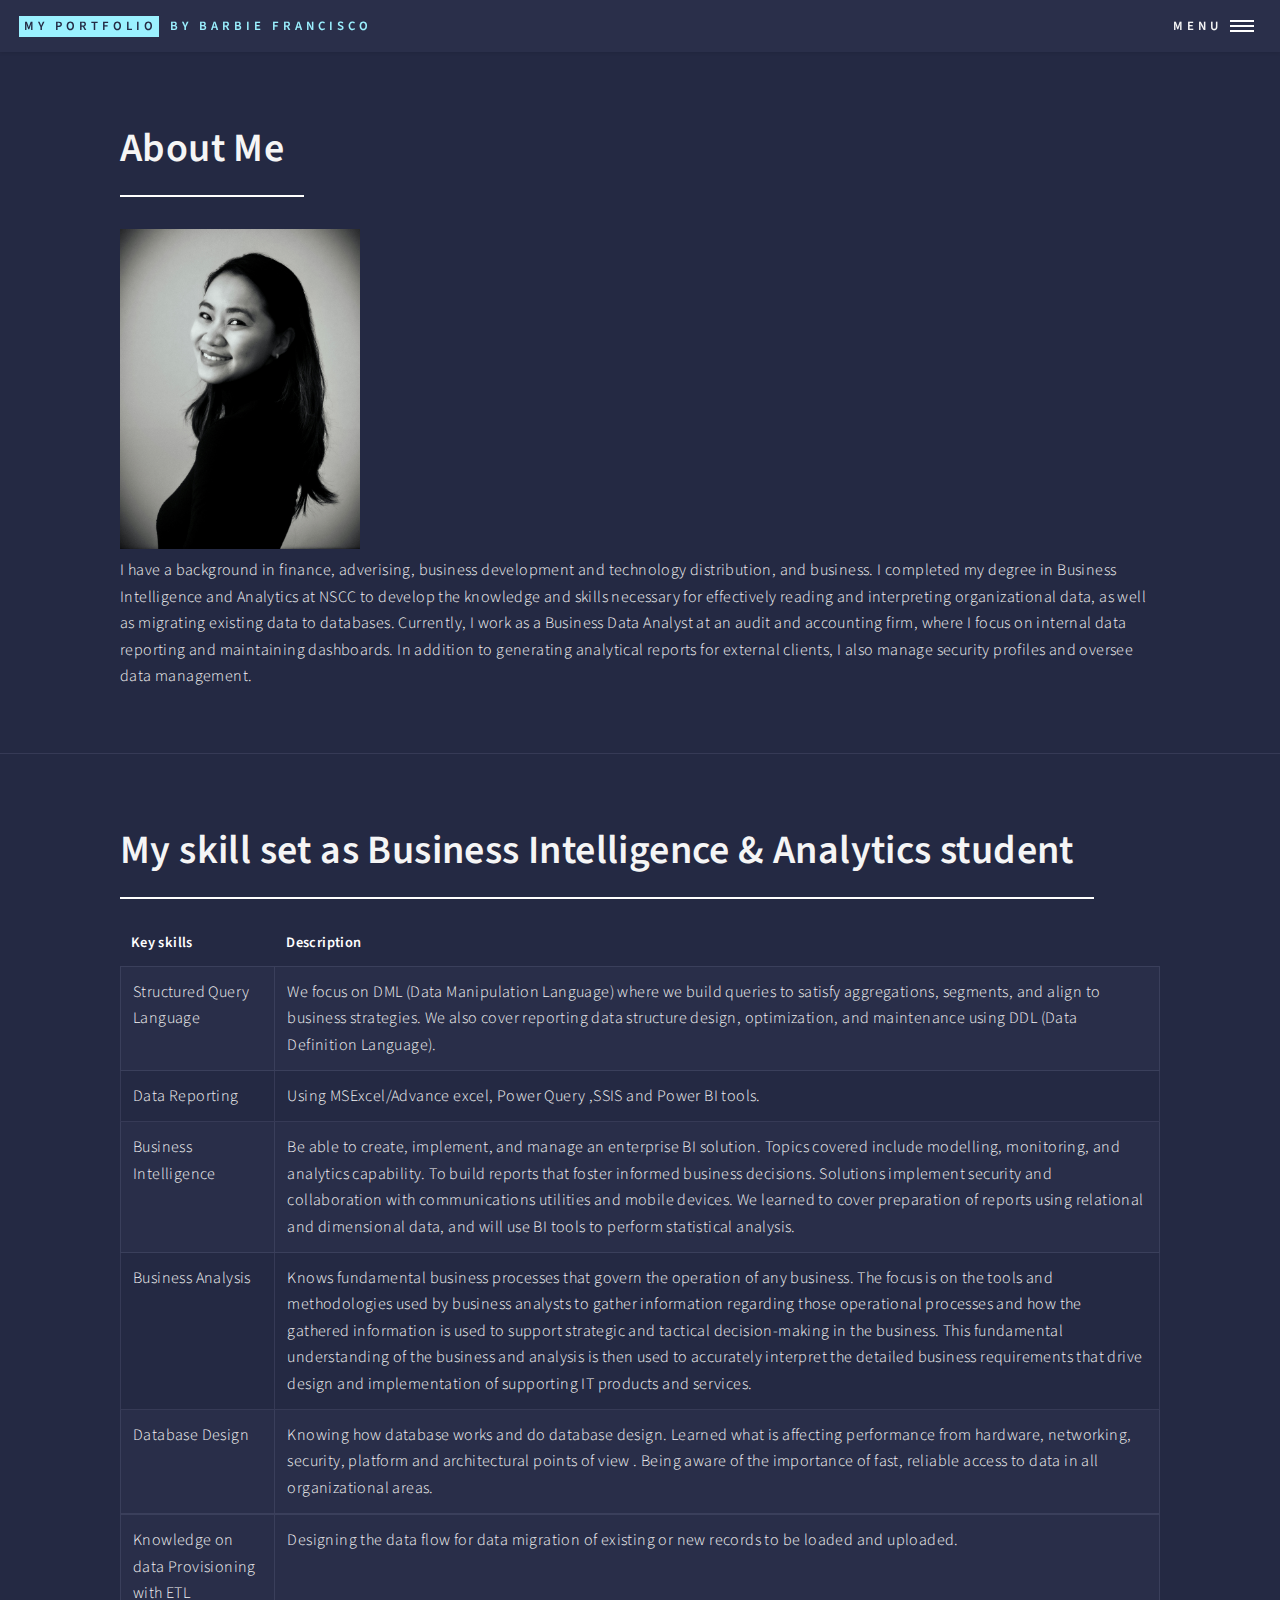
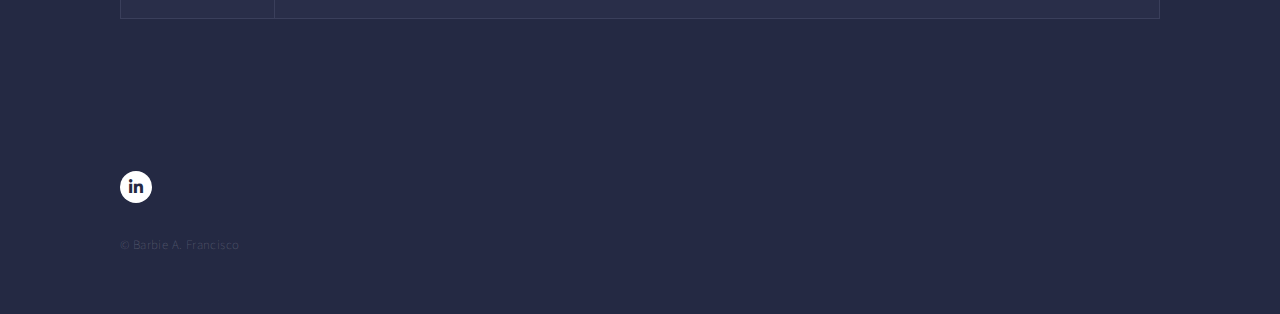
==== commit 78a920e2: "Update aboutMe.html business development role" ====
--- a/aboutMe.html
+++ b/aboutMe.html
@@ -47,10 +47,10 @@
 									     <span><img src="images/P1000296.JPG" alt=""width="240" height="320" controls></span>																  
 									
 								
-										 <p>I have a background in finance, adverising and technology distribution, and business. I completed my degree in Business Intelligence and Analytics at NSCC 
-											to develop the knowledge and skills necessary for effectively reading and interpreting organizational data, as well as migrating existing data to databases. 
-											Currently, I work as a Business Data Analyst at an audit and accounting firm, where I focus on internal data reporting and maintaining dashboards. 
-											In addition to generating analytical reports for external clients, I also manage security profiles and oversee data management.</p>
+										 <p>I have a background in finance, adverising, business development and technology distribution, and business. I completed my degree in Business Intelligence and Analytics at NSCC 
+										    to develop the knowledge and skills necessary for effectively reading and interpreting organizational data, as well as migrating existing data to databases. 
+										    Currently, I work as a Business Data Analyst at an audit and accounting firm, where I focus on internal data reporting and maintaining dashboards. 
+										    In addition to generating analytical reports for external clients, I also manage security profiles and oversee data management.</p>
 									
 								</div>
 							</section>
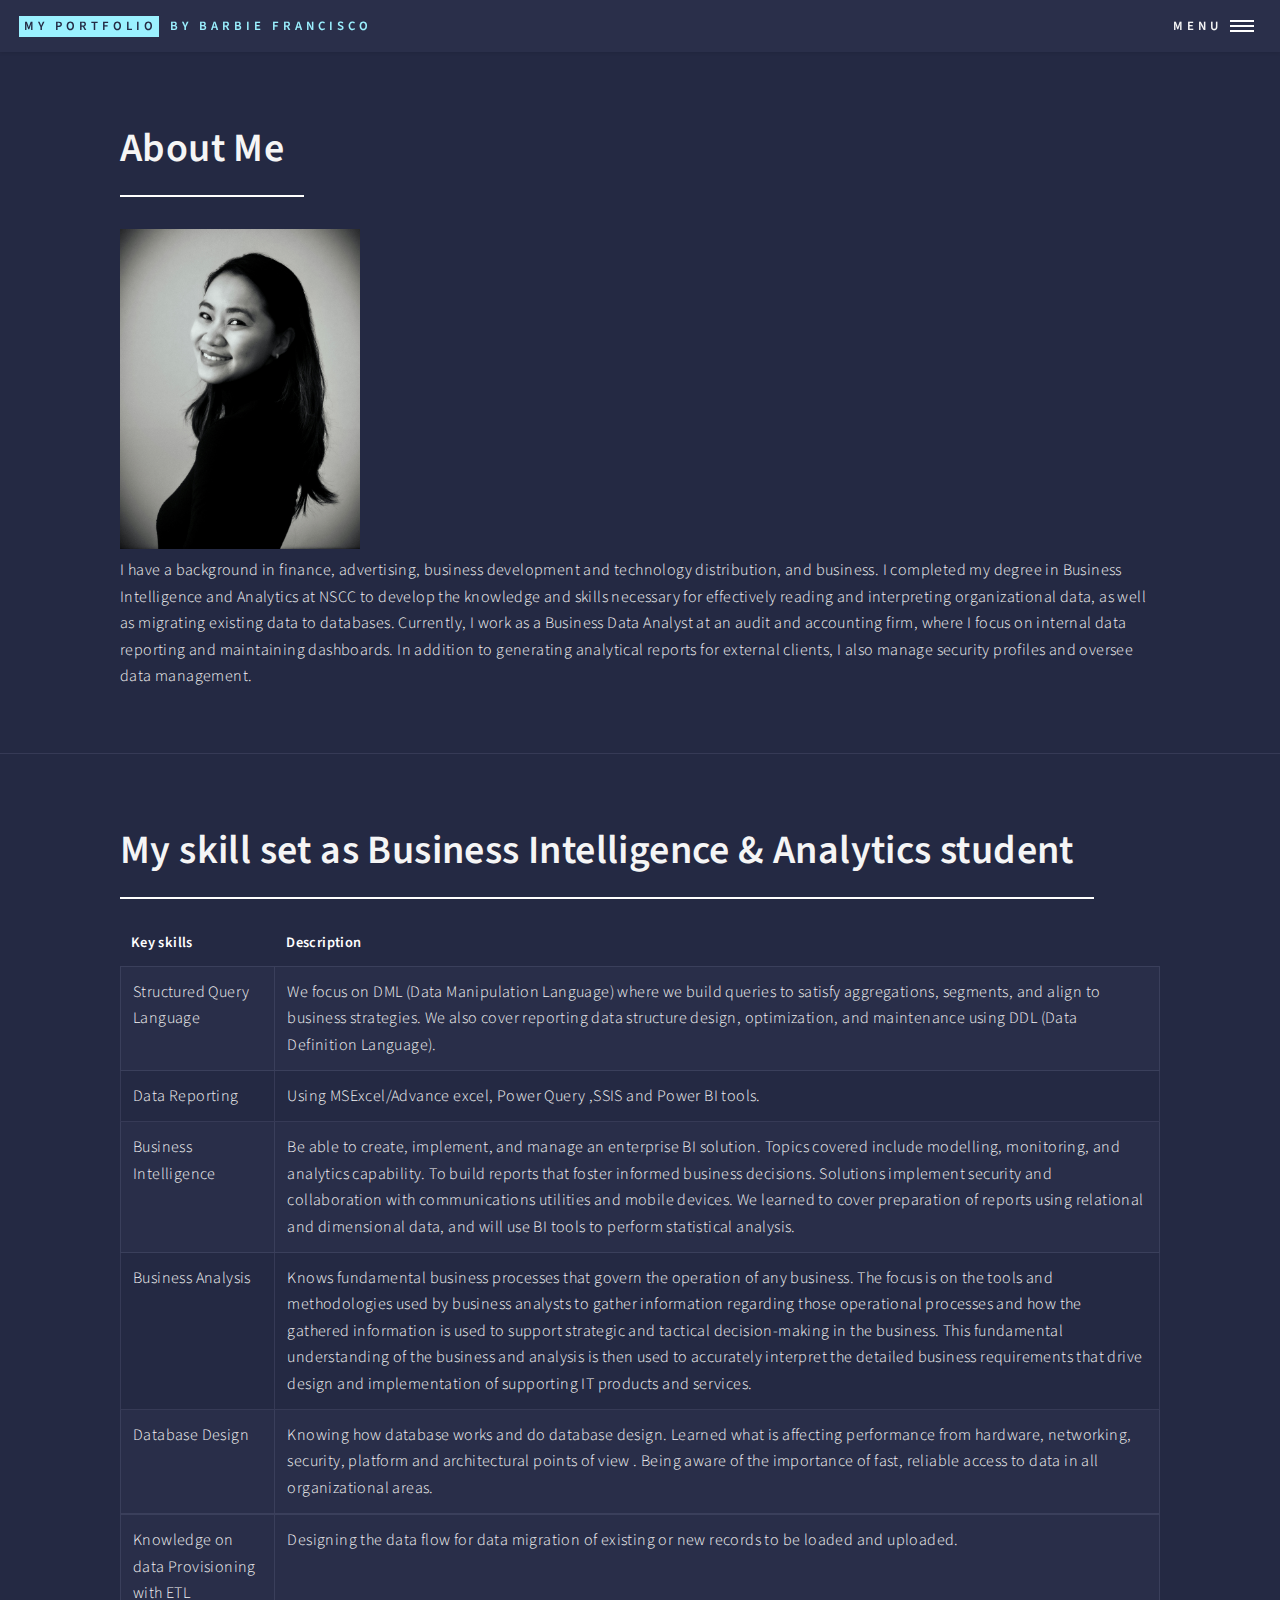
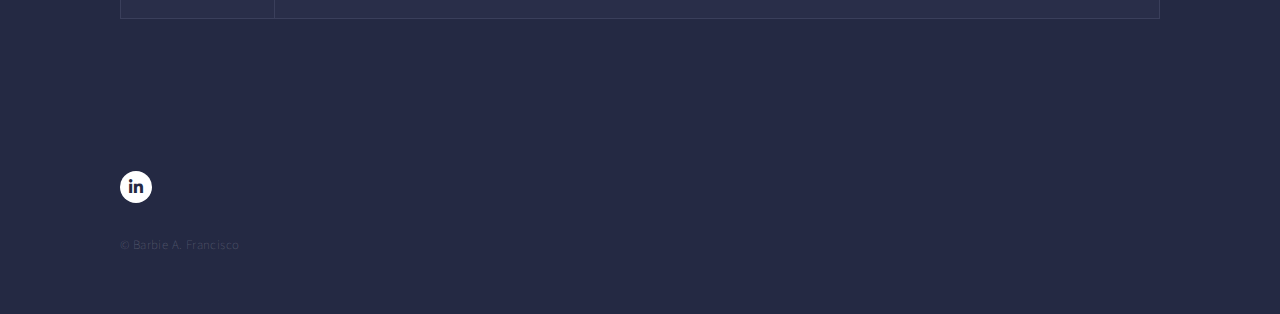
==== commit 07b6e5be: "Update aboutMe.html - advertising spell correction" ====
--- a/aboutMe.html
+++ b/aboutMe.html
@@ -47,7 +47,7 @@
 									     <span><img src="images/P1000296.JPG" alt=""width="240" height="320" controls></span>																  
 									
 								
-										 <p>I have a background in finance, adverising, business development and technology distribution, and business. I completed my degree in Business Intelligence and Analytics at NSCC 
+										 <p>I have a background in finance, advertising, business development and technology distribution, and business. I completed my degree in Business Intelligence and Analytics at NSCC 
 										    to develop the knowledge and skills necessary for effectively reading and interpreting organizational data, as well as migrating existing data to databases. 
 										    Currently, I work as a Business Data Analyst at an audit and accounting firm, where I focus on internal data reporting and maintaining dashboards. 
 										    In addition to generating analytical reports for external clients, I also manage security profiles and oversee data management.</p>
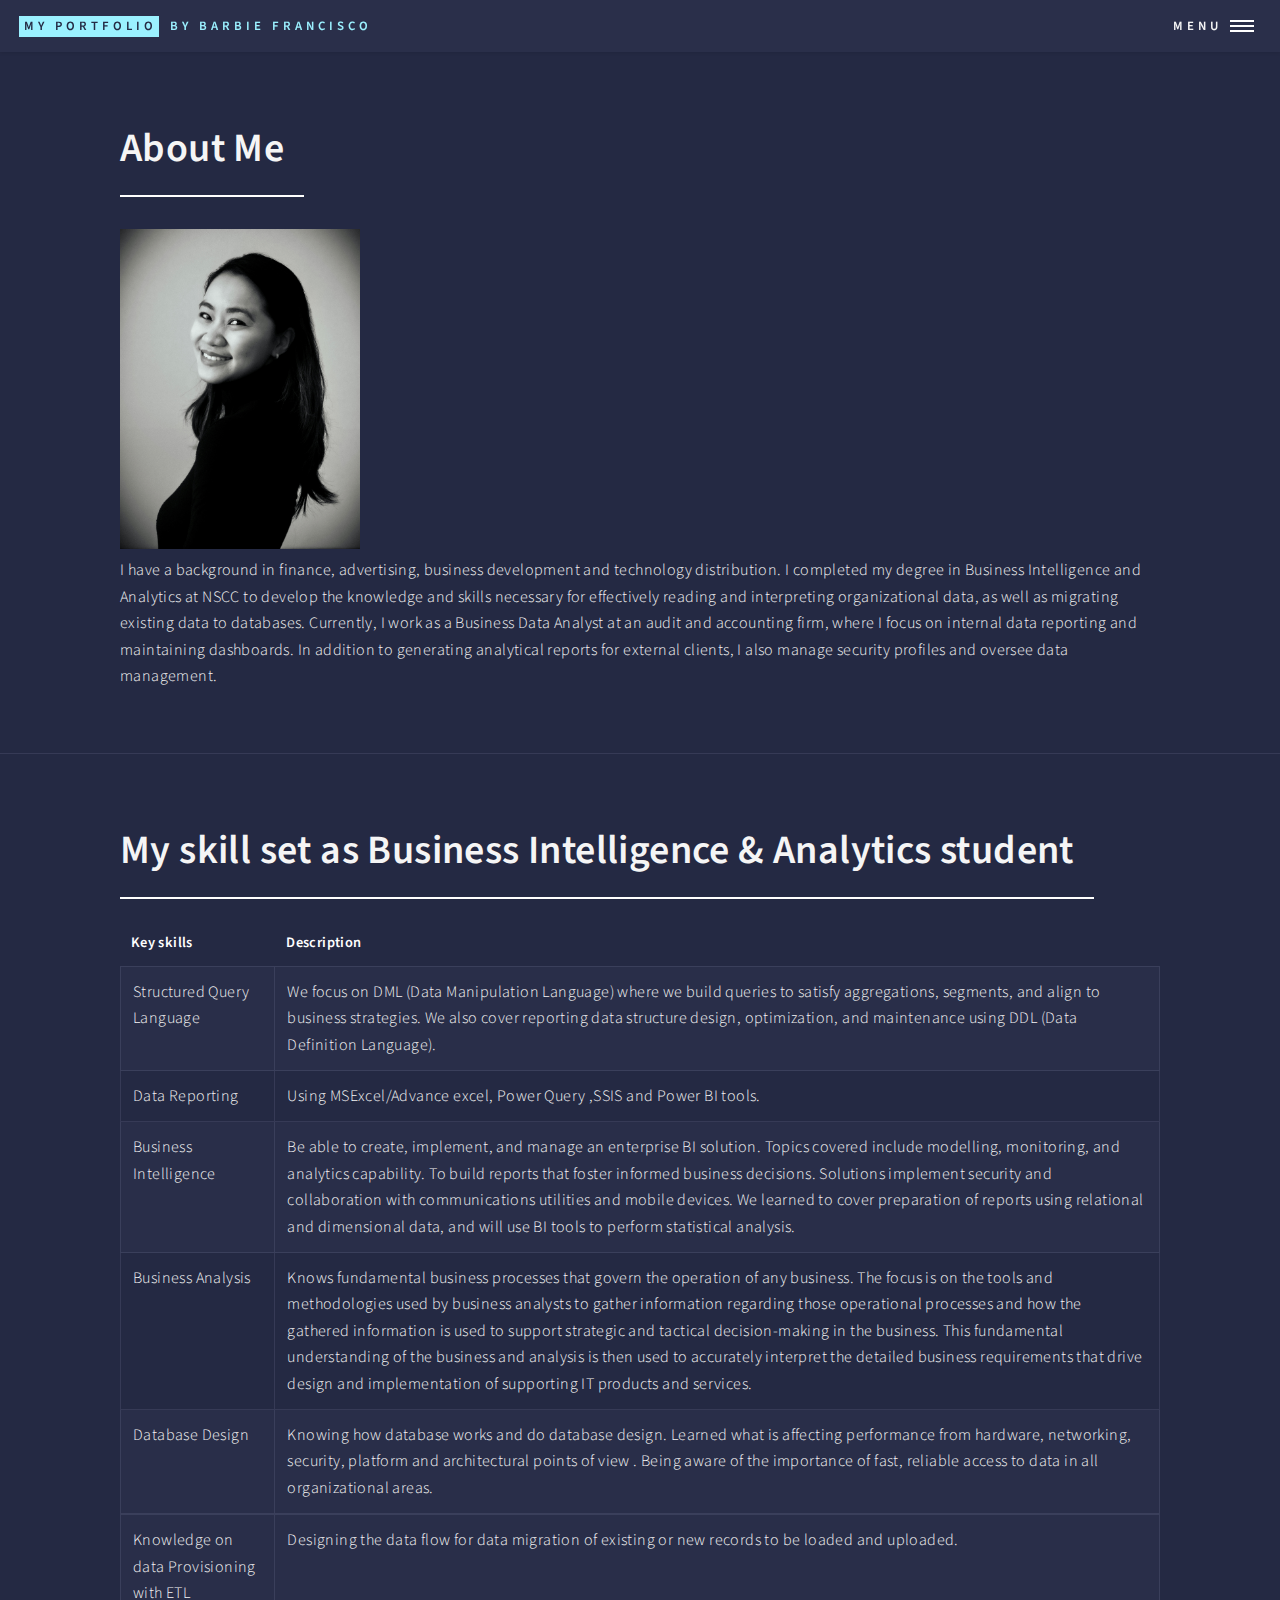
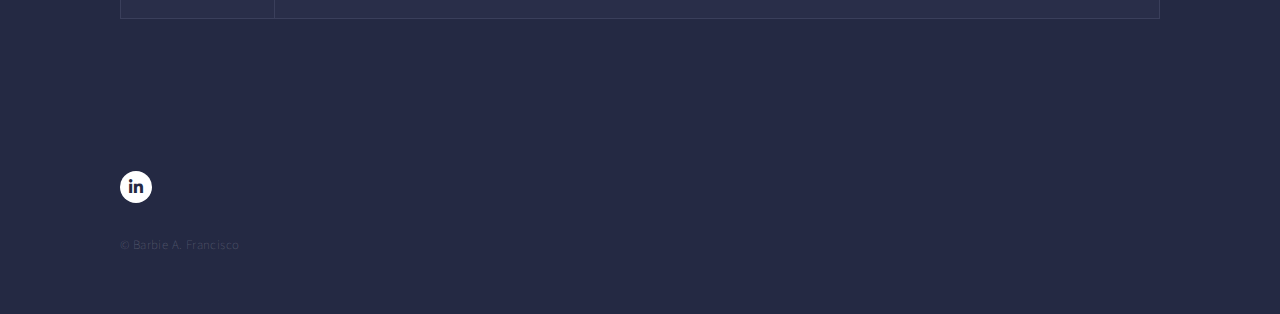
==== commit 6481f08b: "Update aboutMe.html remove business" ====
--- a/aboutMe.html
+++ b/aboutMe.html
@@ -47,7 +47,7 @@
 									     <span><img src="images/P1000296.JPG" alt=""width="240" height="320" controls></span>																  
 									
 								
-										 <p>I have a background in finance, advertising, business development and technology distribution, and business. I completed my degree in Business Intelligence and Analytics at NSCC 
+										 <p>I have a background in finance, advertising, business development and technology distribution. I completed my degree in Business Intelligence and Analytics at NSCC 
 										    to develop the knowledge and skills necessary for effectively reading and interpreting organizational data, as well as migrating existing data to databases. 
 										    Currently, I work as a Business Data Analyst at an audit and accounting firm, where I focus on internal data reporting and maintaining dashboards. 
 										    In addition to generating analytical reports for external clients, I also manage security profiles and oversee data management.</p>
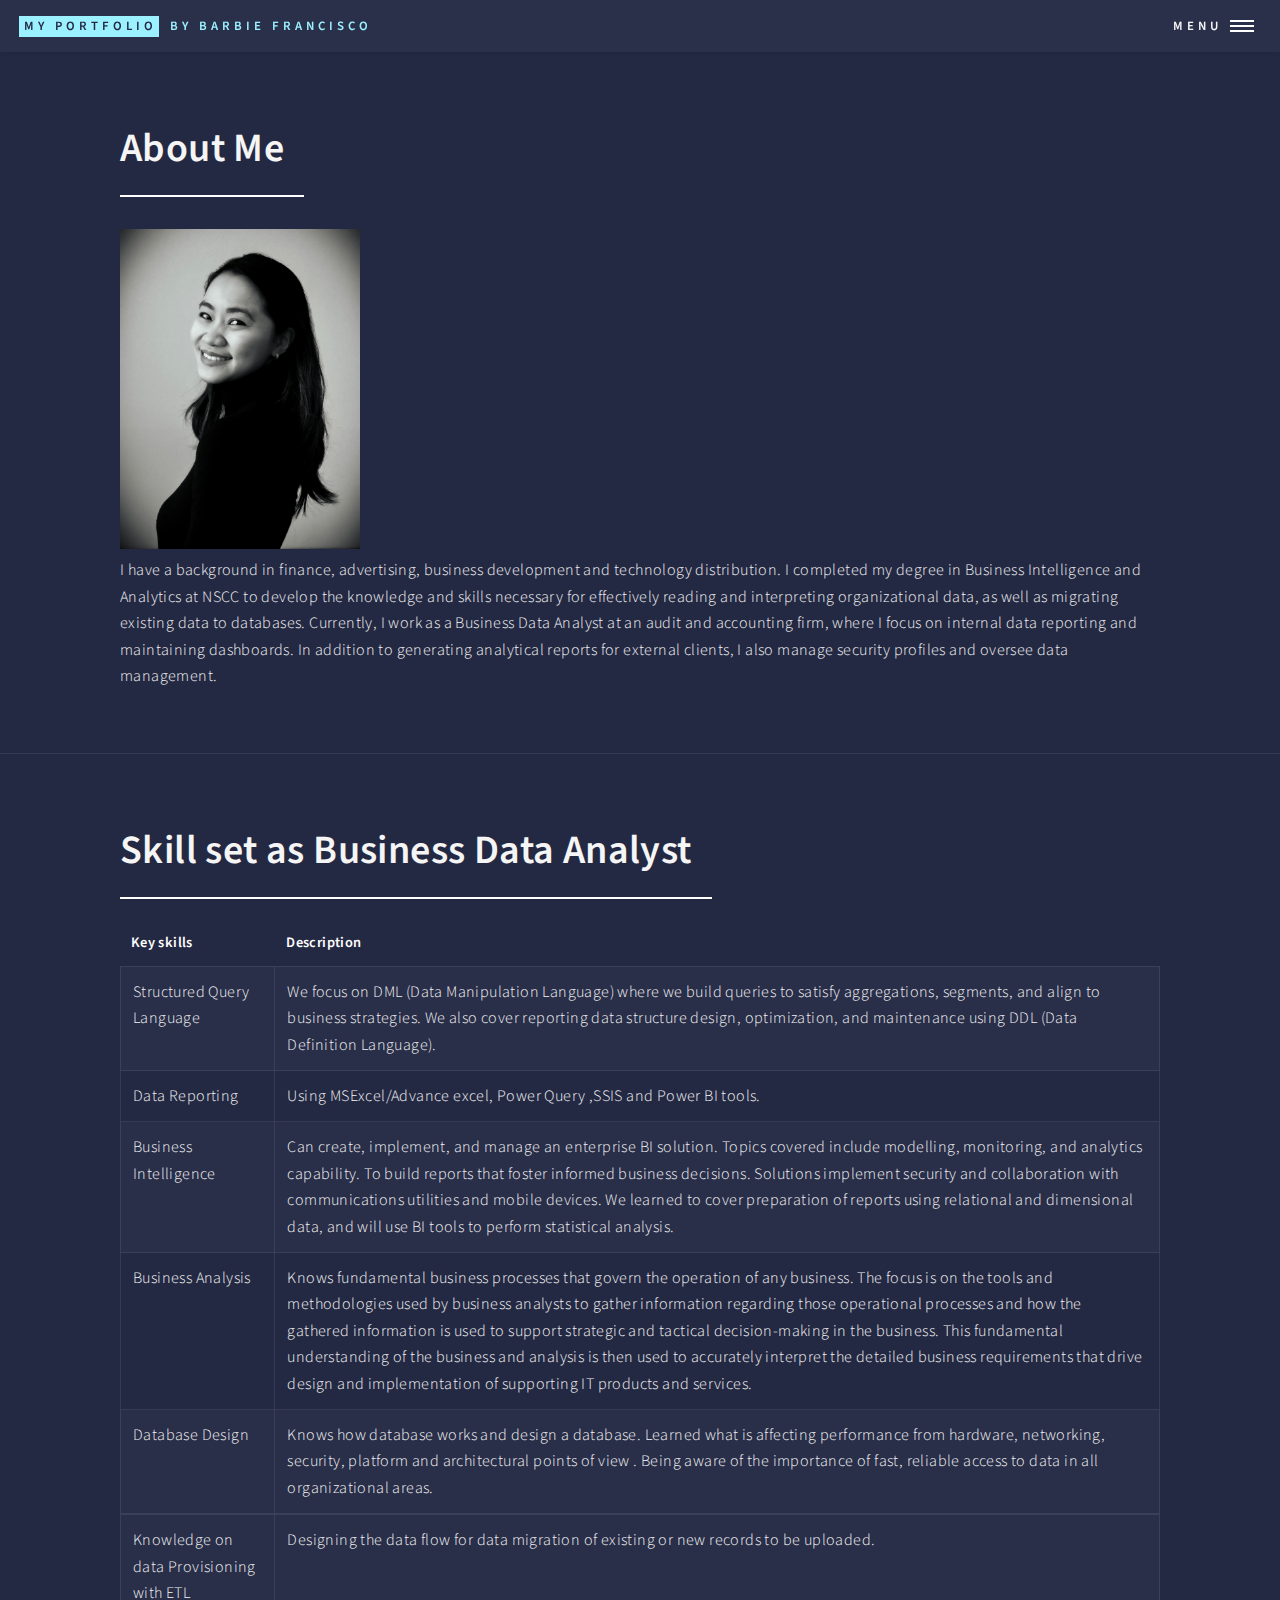
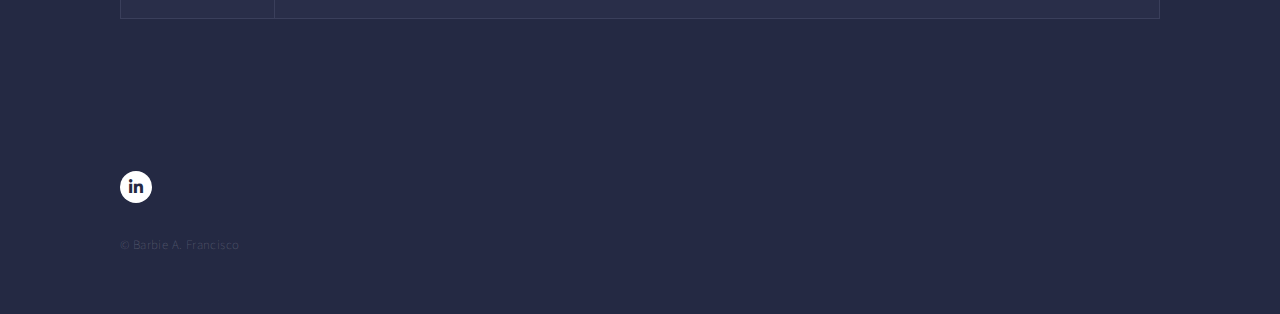
==== commit 4181c923: "Update aboutMe.html edited 3 sections" ====
--- a/aboutMe.html
+++ b/aboutMe.html
@@ -60,7 +60,7 @@
 						<div class="inner">
 							<section>
 							<header class="major">
-								<h1>My skill set as Business Intelligence & Analytics student</h1>
+								<h1>Skill set as Business Data Analyst</h1>
 							</header>
 											
 								<div class="table-wrapper">
@@ -87,7 +87,7 @@
 														</tr>
 														<tr>
 															<td>Business Intelligence</td>
-															<td>Be able to create, implement, and manage an enterprise BI solution. 
+															<td>Can create, implement, and manage an enterprise BI solution. 
 																Topics covered include modelling, monitoring, and analytics capability. 
 																To build reports that foster informed business decisions. Solutions implement security 
 																and collaboration with communications utilities and mobile devices. We learned to cover 
@@ -107,14 +107,14 @@
 														</tr>
 														<tr>
 															<td>Database Design</td>
-															<td>Knowing how database works and do database design. Learned what is affecting performance 
+															<td>Knows how database works and design a database. Learned what is affecting performance 
 																from hardware, networking, security, platform and architectural points of view . 
 																Being aware of the importance of fast, reliable access to data in all organizational areas.</td>
 															
 														</tr>
 														<tr>
 													</tbody><td>Knowledge on data Provisioning with ETL</td>
-													<td>Designing the data flow for data migration of existing or new records to be loaded and uploaded.</td>
+													<td>Designing the data flow for data migration of existing or new records to be uploaded.</td>
 													   </tr>
 													   <tr>
 
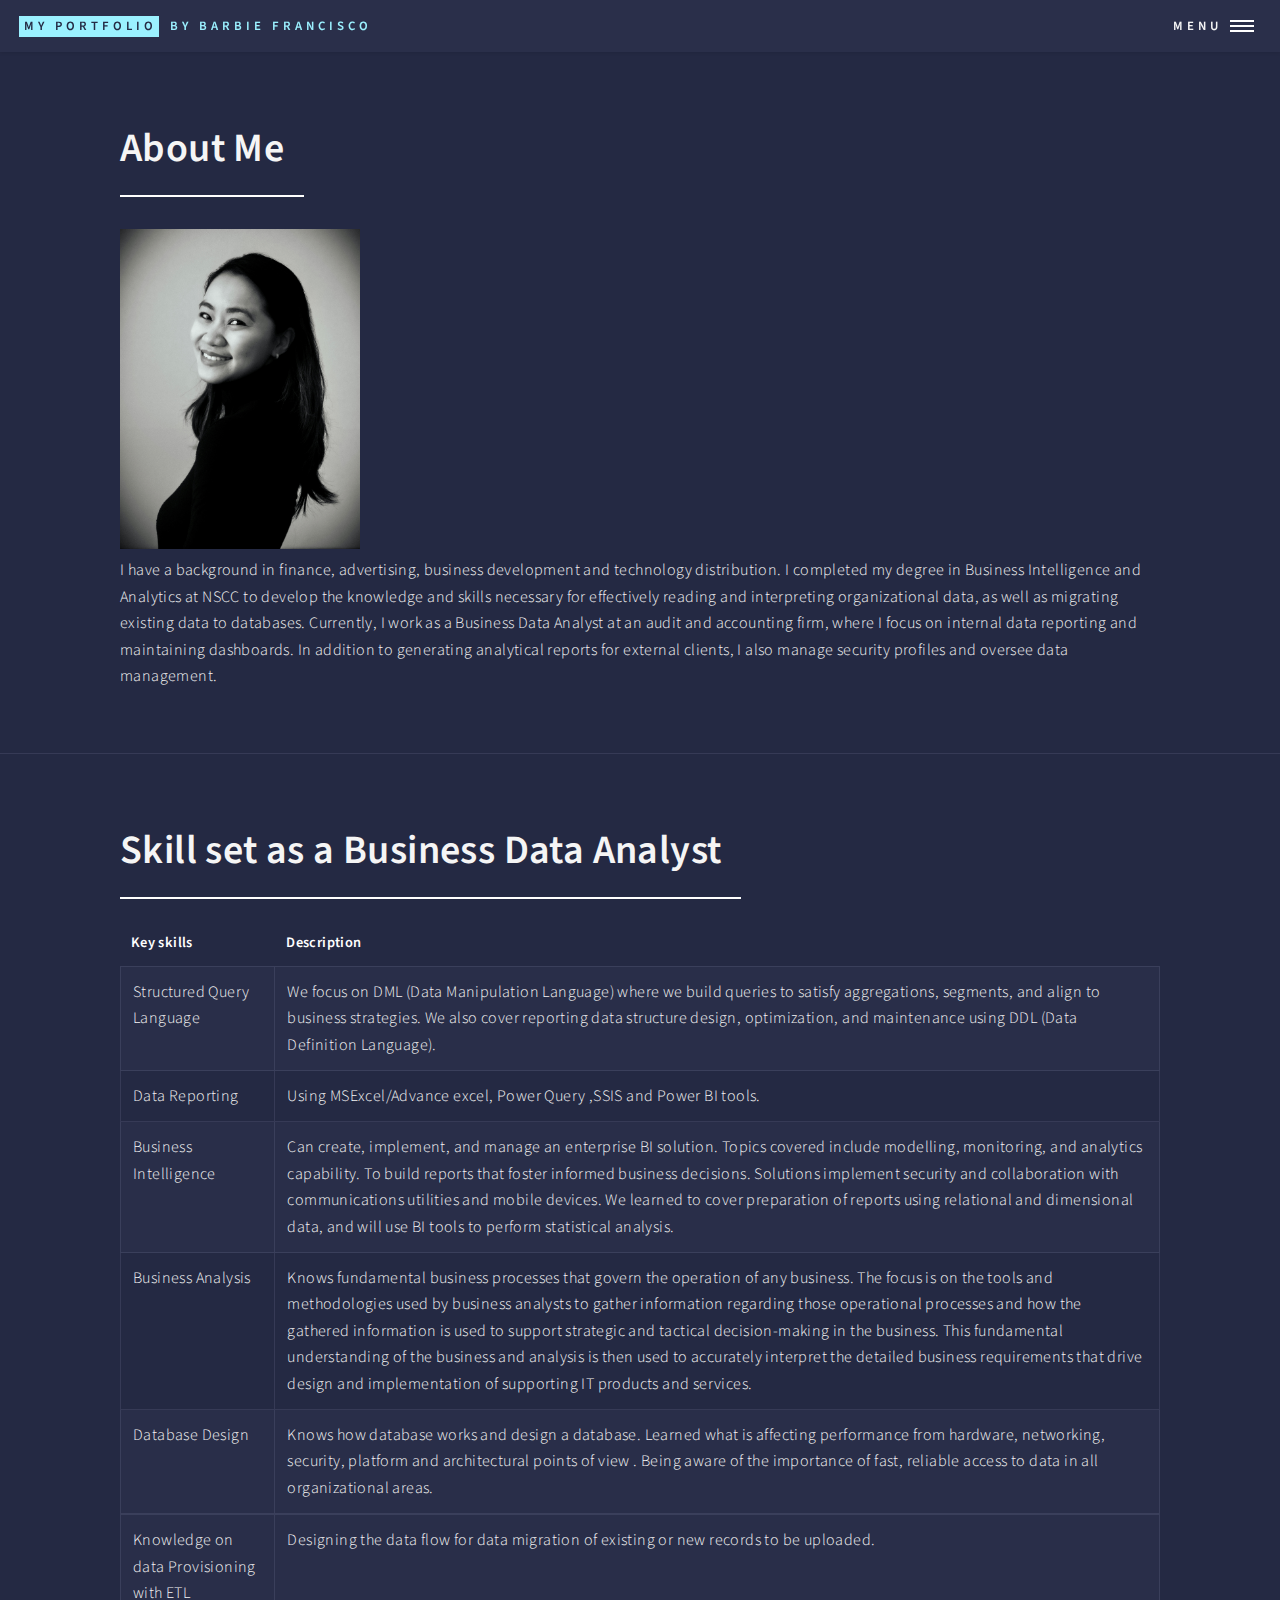
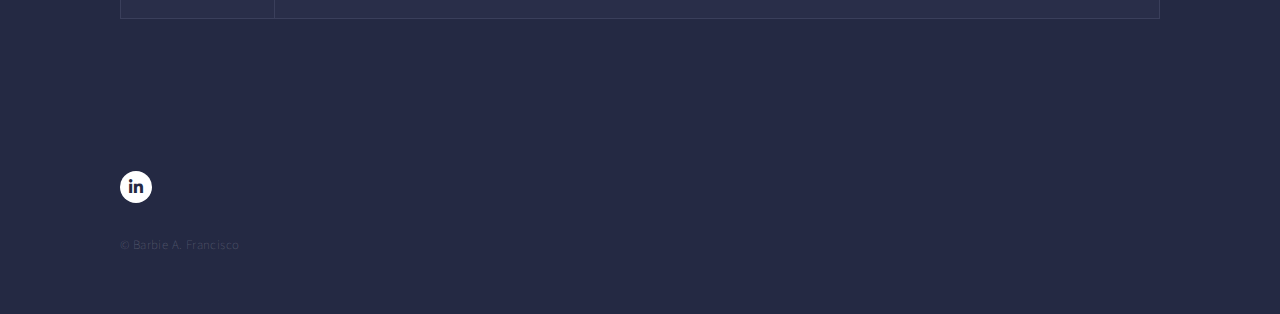
==== commit cc4ad8ac: "Update aboutMe.html skill set description change" ====
--- a/aboutMe.html
+++ b/aboutMe.html
@@ -60,7 +60,7 @@
 						<div class="inner">
 							<section>
 							<header class="major">
-								<h1>Skill set as Business Data Analyst</h1>
+								<h1>Skill set as a Business Data Analyst</h1>
 							</header>
 											
 								<div class="table-wrapper">
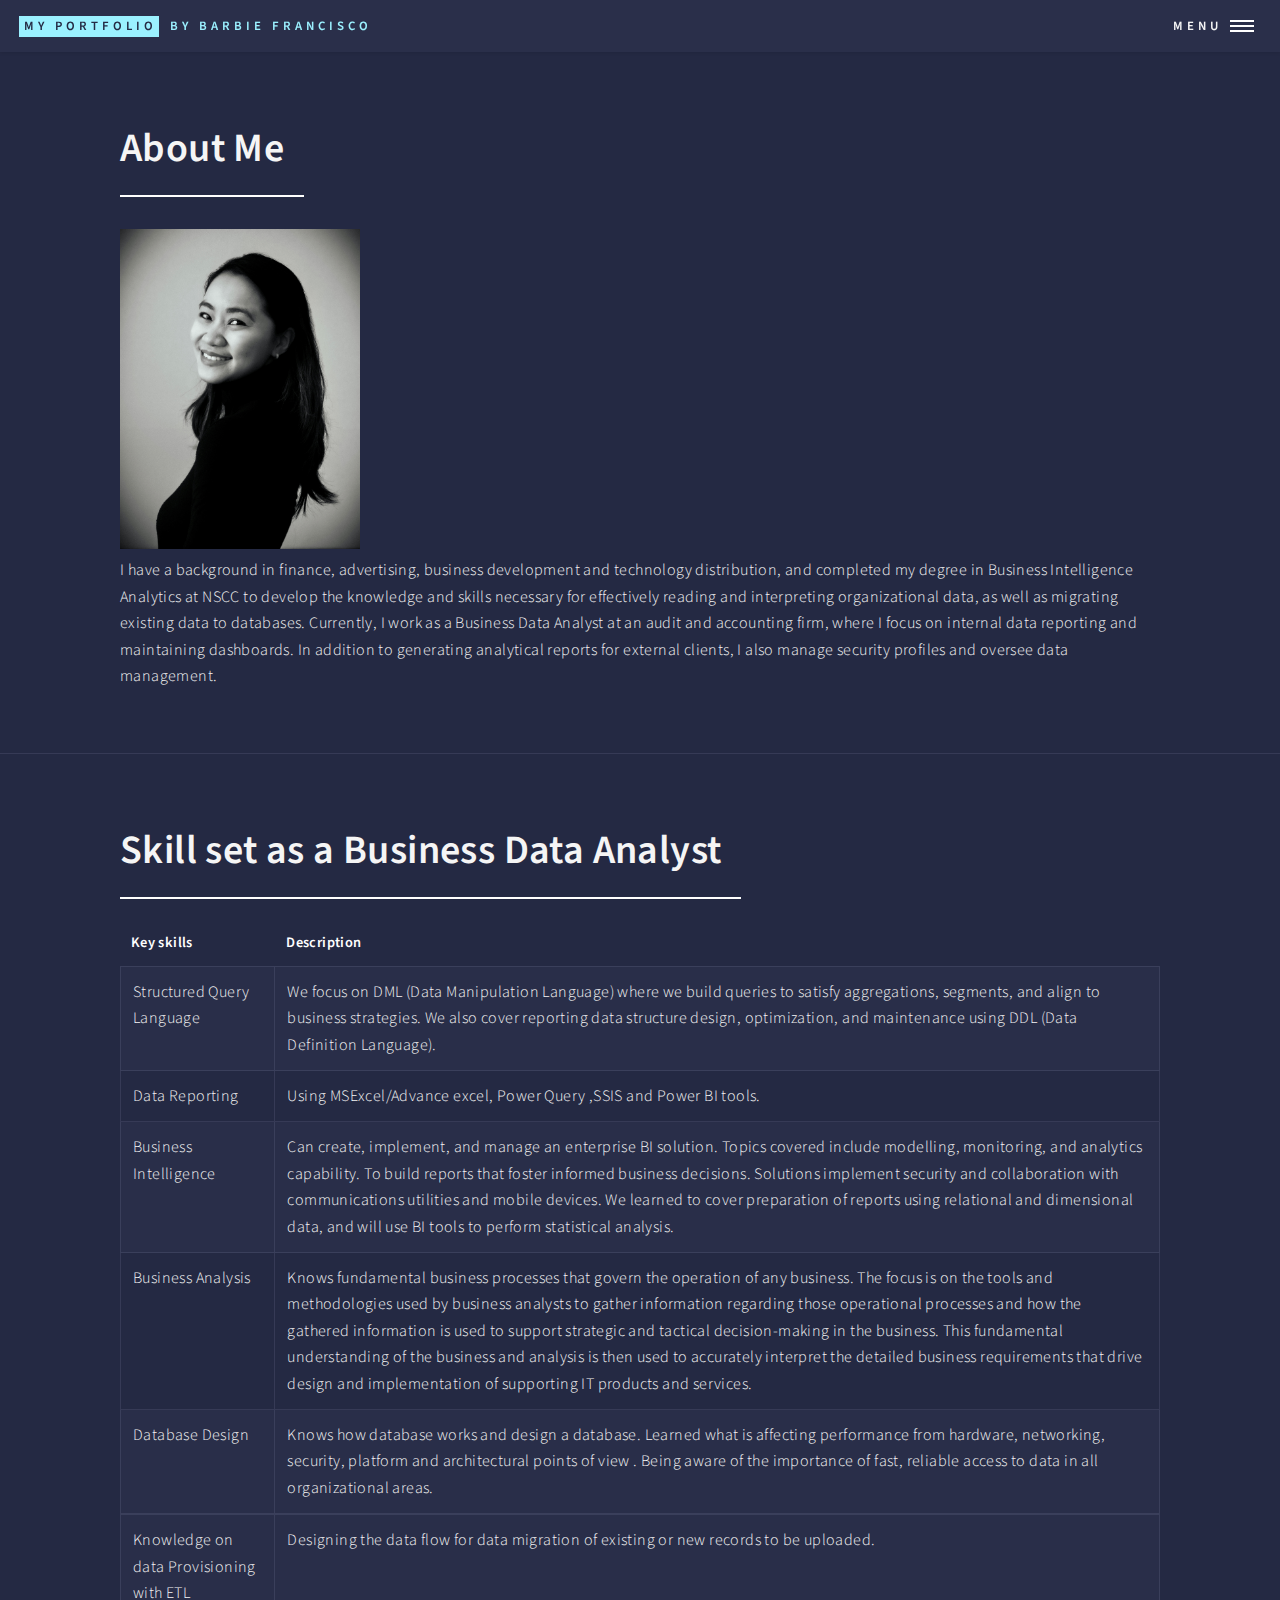
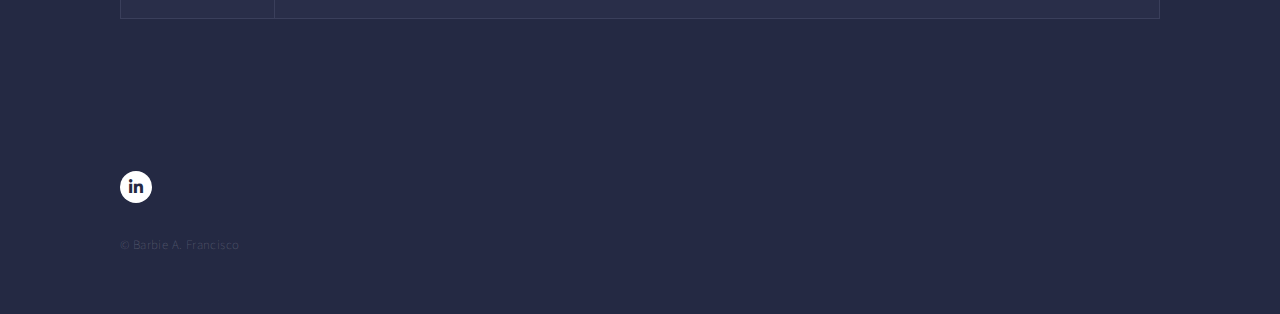
==== commit be368dec: "Update aboutMe.html about me edited info" ====
--- a/aboutMe.html
+++ b/aboutMe.html
@@ -47,7 +47,7 @@
 									     <span><img src="images/P1000296.JPG" alt=""width="240" height="320" controls></span>																  
 									
 								
-										 <p>I have a background in finance, advertising, business development and technology distribution. I completed my degree in Business Intelligence and Analytics at NSCC 
+										 <p>I have a background in finance, advertising, business development and technology distribution, and completed my degree in Business Intelligence Analytics at NSCC 
 										    to develop the knowledge and skills necessary for effectively reading and interpreting organizational data, as well as migrating existing data to databases. 
 										    Currently, I work as a Business Data Analyst at an audit and accounting firm, where I focus on internal data reporting and maintaining dashboards. 
 										    In addition to generating analytical reports for external clients, I also manage security profiles and oversee data management.</p>
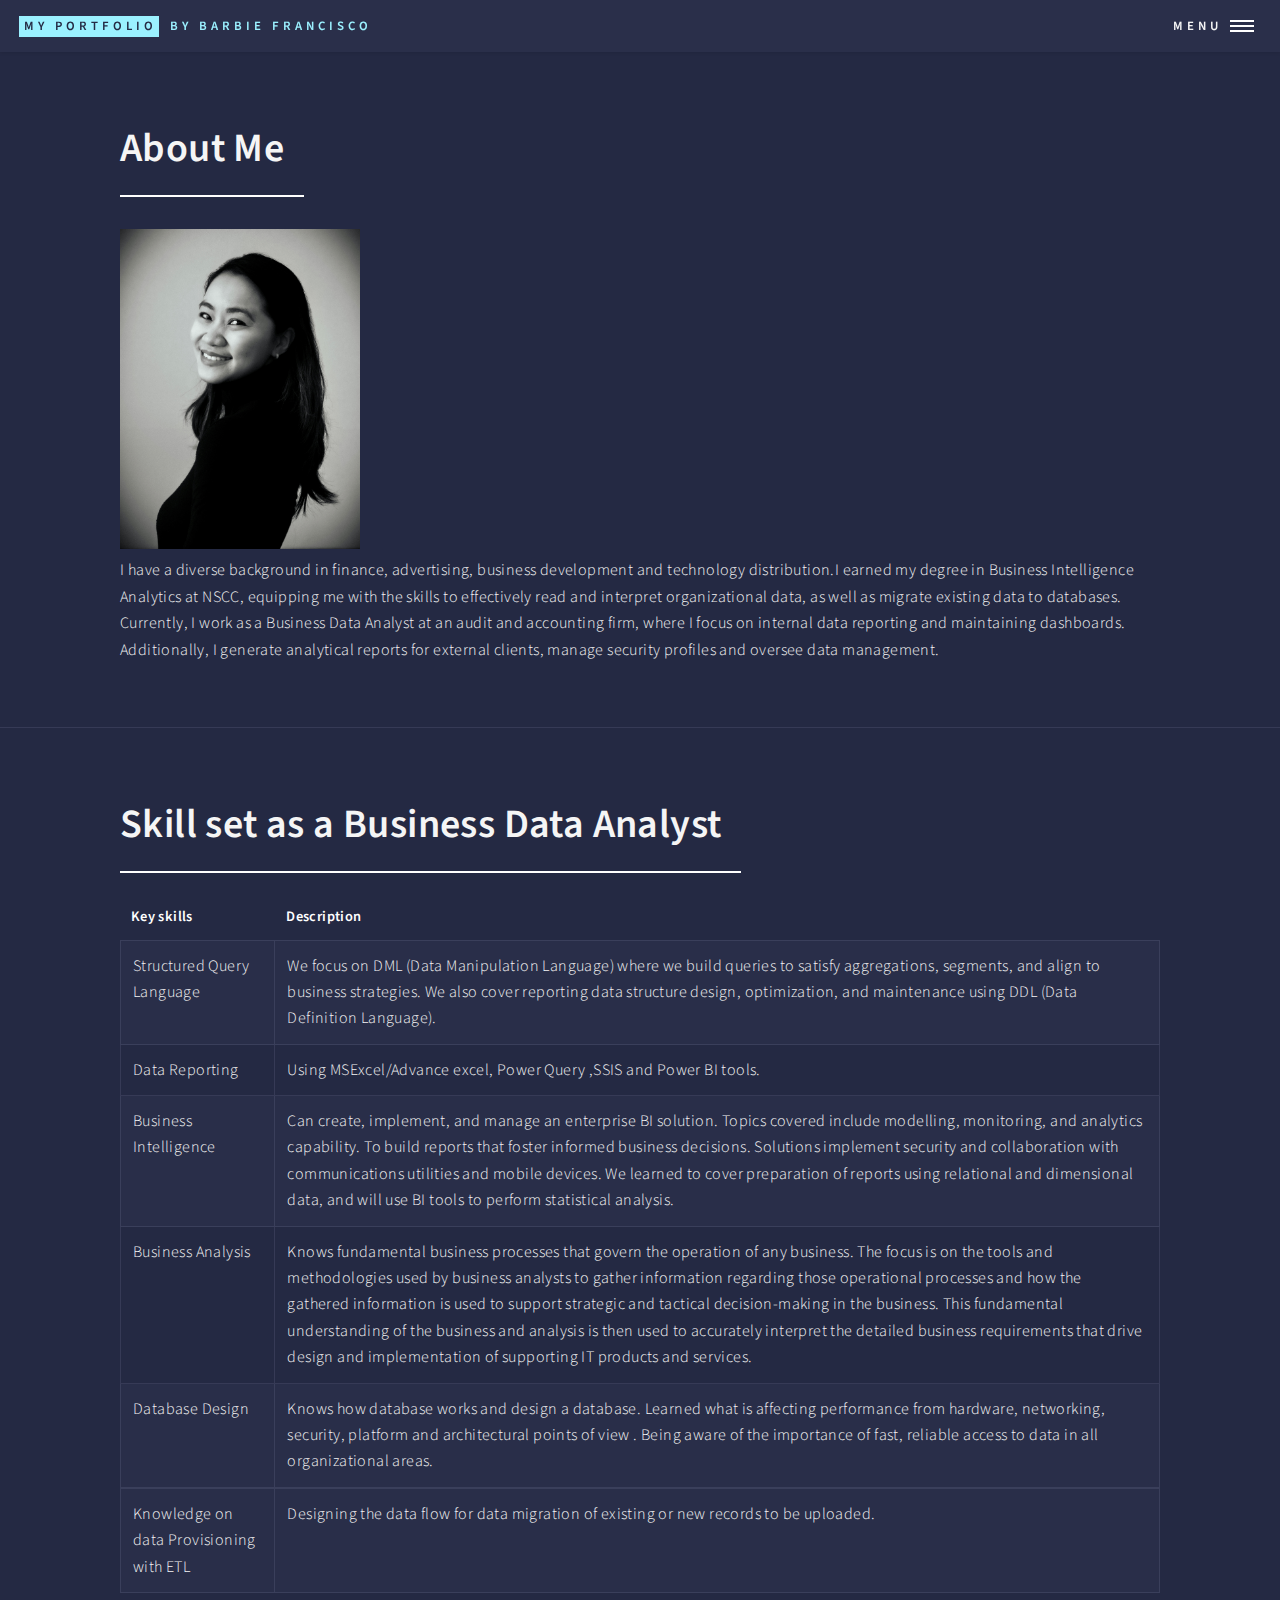
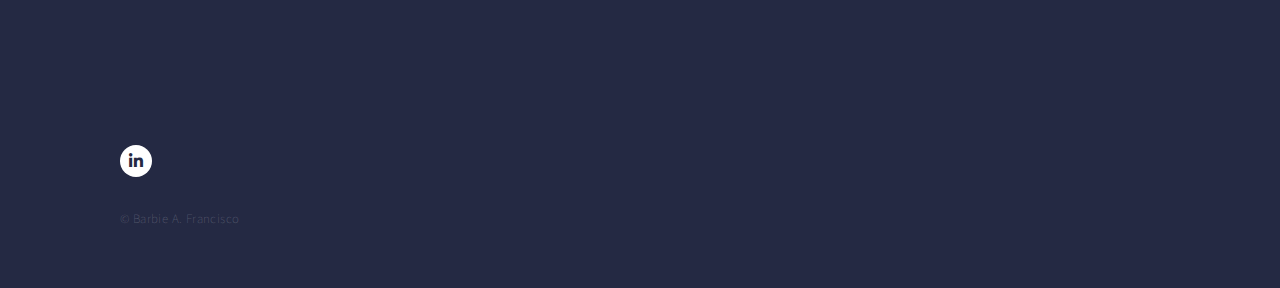
==== commit 53f6ebf5: "Update aboutMe.html about me edit" ====
--- a/aboutMe.html
+++ b/aboutMe.html
@@ -47,10 +47,10 @@
 									     <span><img src="images/P1000296.JPG" alt=""width="240" height="320" controls></span>																  
 									
 								
-										 <p>I have a background in finance, advertising, business development and technology distribution, and completed my degree in Business Intelligence Analytics at NSCC 
-										    to develop the knowledge and skills necessary for effectively reading and interpreting organizational data, as well as migrating existing data to databases. 
+										 <p>I have a diverse background in finance, advertising, business development and technology distribution.I earned my degree in Business Intelligence Analytics at NSCC, 
+										    equipping me with the skills to effectively read and interpret organizational data, as well as migrate existing data to databases. 
 										    Currently, I work as a Business Data Analyst at an audit and accounting firm, where I focus on internal data reporting and maintaining dashboards. 
-										    In addition to generating analytical reports for external clients, I also manage security profiles and oversee data management.</p>
+										    Additionally, I generate analytical reports for external clients, manage security profiles and oversee data management.</p>
 									
 								</div>
 							</section>
